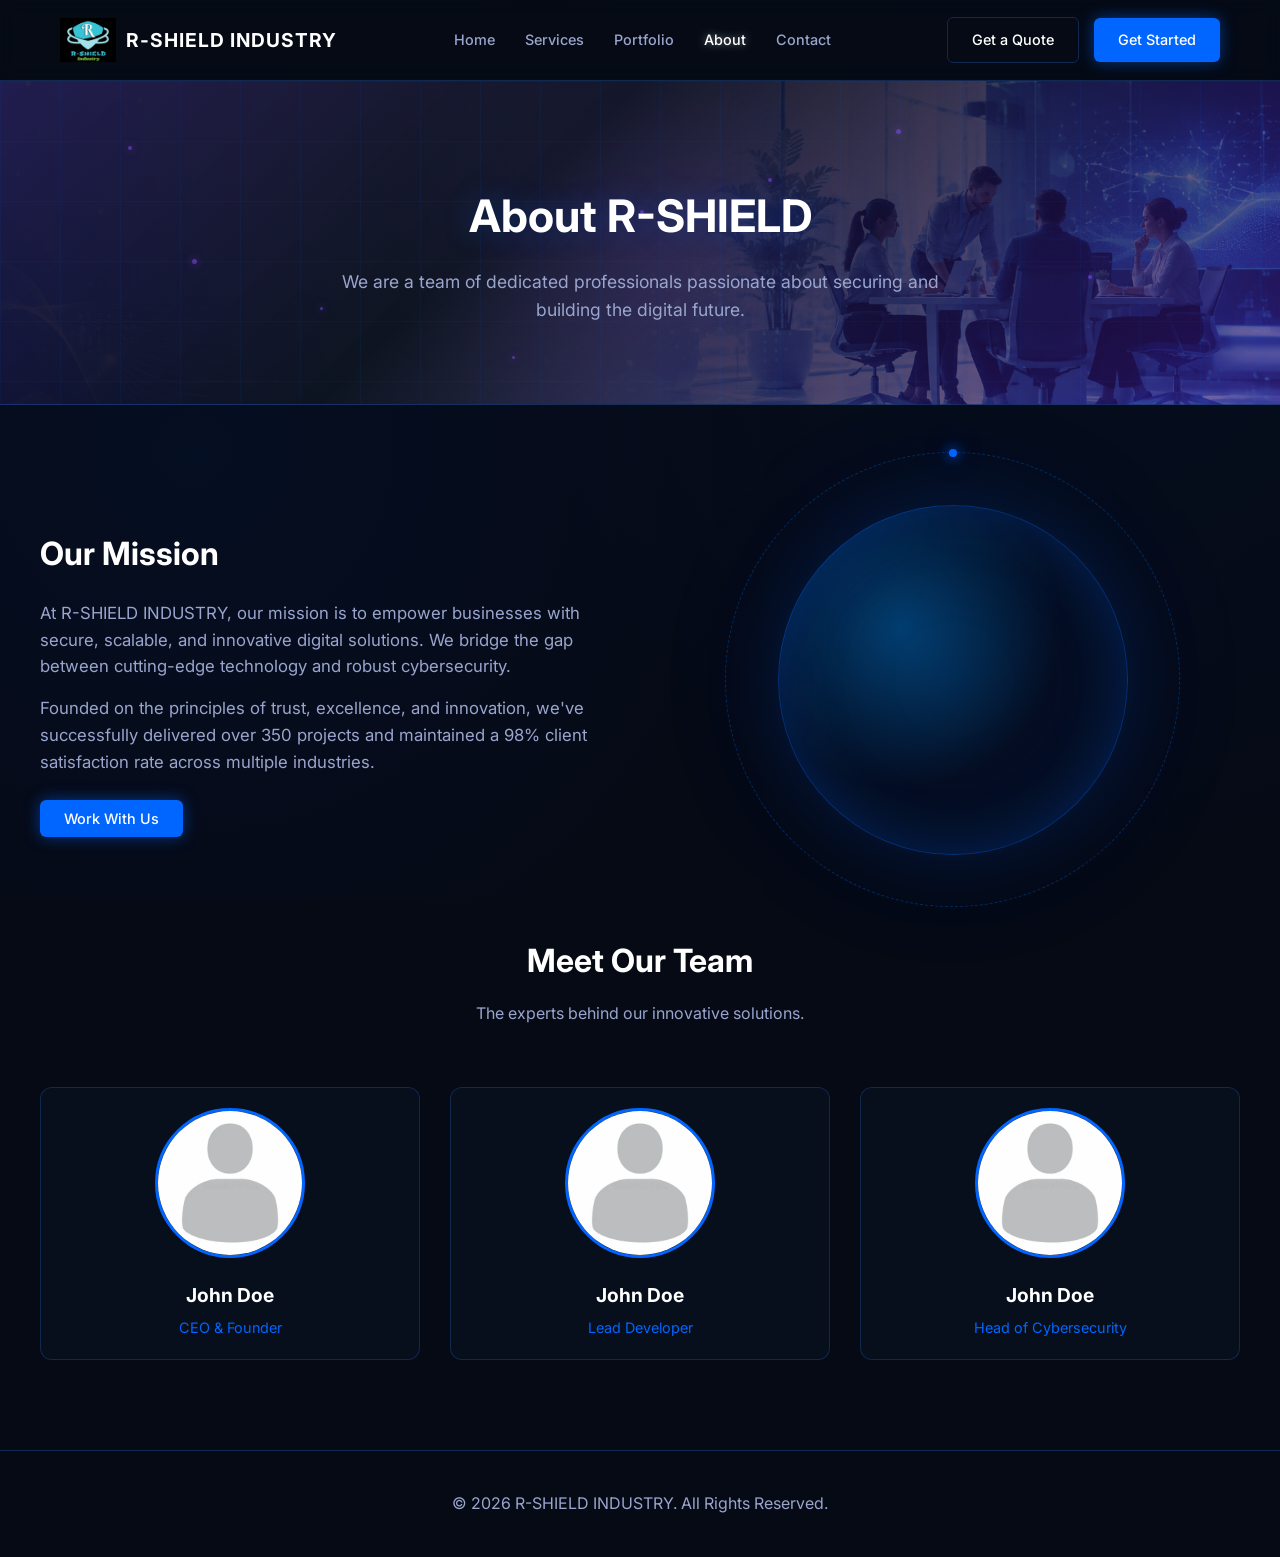
==== about.html @ 27b5699f "Fist commit" ====
<!DOCTYPE html>
<html lang="en">
<head>
    <meta charset="UTF-8">
    <meta name="viewport" content="width=device-width, initial-scale=1.0">
    <title>About Us | R-SHIELD INDUSTRY</title>
    <link rel="stylesheet" href="styles.css">
    <link rel="stylesheet" href="https://cdnjs.cloudflare.com/ajax/libs/font-awesome/6.4.0/css/all.min.css">
</head>
<body>
    <header>
        <div class="container nav-container">
            <a href="index.html" class="logo">
                <img src="assets/images/logo.png" alt="R-SHIELD Logo">
                <span>R-SHIELD INDUSTRY</span>
            </a>
            <nav>
                <ul class="nav-links">
                    <li><a href="index.html">Home</a></li>
                    <li><a href="services.html">Services</a></li>
                    <li><a href="portfolio.html">Portfolio</a></li>
                    <li><a href="about.html" class="active">About</a></li>
                    <li><a href="contact.html">Contact</a></li>
                </ul>
            </nav>
            <div class="nav-actions">
                <a href="contact.html" class="btn btn-outline">Get a Quote</a>
                <a href="services.html" class="btn btn-primary">Get Started</a>
            </div>
        </div>
    </header>

    <div class="page-header header-about">
        <div class="header-particles">
            <span></span><span></span><span></span><span></span>
            <span></span><span></span><span></span><span></span>
        </div>
        <div class="container">
            <h1>About R-SHIELD</h1>
            <p>We are a team of dedicated professionals passionate about securing and building the digital future.</p>
        </div>
    </div>

    <main class="container content-section">
        <div class="about-grid">
            <div class="about-text">
                <h2>Our Mission</h2>
                <p>At R-SHIELD INDUSTRY, our mission is to empower businesses with secure, scalable, and innovative digital solutions. We bridge the gap between cutting-edge technology and robust cybersecurity.</p>
                <p>Founded on the principles of trust, excellence, and innovation, we've successfully delivered over 350 projects and maintained a 98% client satisfaction rate across multiple industries.</p>
                <div style="margin-top: 30px;">
                    <a href="contact.html" class="btn btn-primary">Work With Us</a>
                </div>
            </div>
            <div style="position: relative; display: flex; align-items: center; justify-content: center;">
                <div style="position: relative; width: 350px; height: 350px;">
                    <div class="globe-ring globe-ring-1">
                        <div class="globe-ring-dot"></div>
                    </div>
                    <div class="globe" style="width: 100%; height: 100%;"></div>
                </div>
            </div>
        </div>

        <div style="margin-top: 80px; text-align: center;">
            <h2 style="font-size: 2rem; margin-bottom: 15px;">Meet Our Team</h2>
            <p style="color: var(--text-muted); max-width: 600px; margin: 0 auto;">The experts behind our innovative solutions.</p>
            
            <div class="team-grid">
                <div class="team-card">
                    <img src="assets/images/profile.webp" alt="Founder">
                    <h3>John Doe</h3>
                    <p>CEO & Founder</p>
                </div>
                <div class="team-card">
                    <img src="assets/images/profile.webp" alt="Member">
                    <h3>John Doe</h3>
                    <p>Lead Developer</p>
                </div>
                <div class="team-card">
                    <img src="assets/images/profile.webp" alt="Member">
                    <h3>John Doe</h3>
                    <p>Head of Cybersecurity</p>
                </div>
            </div>
        </div>
    </main>

    <footer style="border-top: 1px solid var(--border-color); padding: 40px 0; text-align: center; margin-top: 50px;">
        <p style="color: var(--text-muted);">© 2026 R-SHIELD INDUSTRY. All Rights Reserved.</p>
    </footer>
</body>
</html>
---- styles.css ----
@import url('https://fonts.googleapis.com/css2?family=Inter:wght@300;400;500;600;700&display=swap');

:root {
  --bg-color: #050a15;
  --panel-bg: rgba(13, 22, 45, 0.6);
  --border-color: rgba(30, 70, 140, 0.5);
  --text-main: #ffffff;
  --text-muted: #9aa5ce;
  --accent-color: #0066ff;
  --accent-hover: #3385ff;
  --neon-glow: 0 0 15px rgba(0, 102, 255, 0.5);
  --glass-bg: rgba(10, 20, 40, 0.4);
  --glass-border: 1px solid rgba(40, 100, 200, 0.3);
}

* {
  margin: 0;
  padding: 0;
  box-sizing: border-box;
  font-family: 'Inter', sans-serif;
}

body {
  background-color: var(--bg-color);
  color: var(--text-main);
  line-height: 1.6;
  background-image: 
    radial-gradient(circle at 15% 50%, rgba(0, 50, 150, 0.1) 0%, transparent 50%),
    radial-gradient(circle at 85% 30%, rgba(0, 80, 200, 0.05) 0%, transparent 50%);
  background-attachment: fixed;
  overflow-x: hidden;
}

a {
  text-decoration: none;
  color: inherit;
  transition: all 0.3s ease;
}

ul {
  list-style: none;
}

/* Container */
.container {
  max-width: 1200px;
  margin: 0 auto;
  padding: 0 20px;
}

/* Header */
header {
  border-bottom: 1px solid var(--border-color);
  background: rgba(5, 10, 21, 0.8);
  backdrop-filter: blur(10px);
  position: sticky;
  top: 0;
  z-index: 100;
}

.nav-container {
  display: flex;
  justify-content: space-between;
  align-items: center;
  height: 80px;
}

.logo {
  display: flex;
  align-items: center;
  gap: 10px;
  font-weight: 700;
  font-size: 1.2rem;
  letter-spacing: 1px;
}

.logo img {
  height: 45px;
  width: auto;
  object-fit: contain;
}

.nav-links {
  display: flex;
  gap: 30px;
}

.nav-links a {
  font-size: 0.9rem;
  font-weight: 500;
  color: var(--text-muted);
}

.nav-links a:hover, .nav-links a.active {
  color: var(--text-main);
  text-shadow: 0 0 8px rgba(255, 255, 255, 0.5);
}

.nav-actions {
  display: flex;
  gap: 15px;
  align-items: center;
}

.btn {
  padding: 10px 24px;
  border-radius: 6px;
  font-size: 0.9rem;
  font-weight: 500;
  cursor: pointer;
  transition: all 0.3s ease;
}

.btn-outline {
  background: transparent;
  border: 1px solid var(--border-color);
  color: var(--text-main);
}

.btn-outline:hover {
  background: rgba(255, 255, 255, 0.05);
  border-color: var(--text-muted);
}

.btn-primary {
  background: var(--accent-color);
  border: none;
  color: white;
  box-shadow: var(--neon-glow);
}

.btn-primary:hover {
  background: var(--accent-hover);
  box-shadow: 0 0 20px rgba(0, 102, 255, 0.7);
}

/* Hero Section */
.hero {
  padding: 100px 0 60px;
  position: relative;
}

.hero-content {
  max-width: 600px;
}

.hero h1 {
  font-size: 3.5rem;
  line-height: 1.2;
  margin-bottom: 20px;
  font-weight: 700;
}

.text-gradient {
  background: linear-gradient(90deg, #0066ff, #00d2ff);
  -webkit-background-clip: text;
  -webkit-text-fill-color: transparent;
}

.hero p {
  color: var(--text-muted);
  font-size: 1.1rem;
  margin-bottom: 40px;
  max-width: 500px;
}

.hero-btns {
  display: flex;
  gap: 20px;
}

.hero-graphic {
  position: absolute;
  top: 50%;
  right: 0;
  transform: translateY(-50%);
  width: 400px;
  height: 400px;
  pointer-events: none;
  z-index: -1;
}

.globe {
  width: 100%;
  height: 100%;
  border-radius: 50%;
  background:
    radial-gradient(circle at 35% 35%, rgba(0, 150, 255, 0.35) 0%, transparent 50%),
    radial-gradient(circle at 50% 50%, rgba(0, 60, 180, 0.15) 0%, transparent 80%),
    radial-gradient(circle at 50% 50%, #050a15 0%, #050a15 100%);
  border: 1.5px solid rgba(0, 100, 255, 0.4);
  box-shadow:
    inset 0 0 60px rgba(0, 100, 255, 0.25),
    inset 0 0 120px rgba(0, 60, 200, 0.1),
    0 0 80px rgba(0, 100, 255, 0.15),
    0 0 150px rgba(0, 60, 200, 0.08);
  position: relative;
  overflow: hidden;
  animation: globePulse 4s ease-in-out infinite;
}

/* Horizontal grid lines 
.globe::before {
  content: '';
  position: absolute;
  top: 0; left: 0; right: 0; bottom: 0;
  border-radius: 50%;
  background:
    repeating-linear-gradient(
      0deg,
      transparent,
      transparent 18%,
      rgba(0, 100, 255, 0.12) 18%,
      rgba(0, 100, 255, 0.12) 18.5%
    );
  animation: globeGridScroll 12s linear infinite;
} */

/* Vertical grid lines 
.globe::after {
  content: '';
  position: absolute;
  top: 0; left: 0; right: 0; bottom: 0;
  border-radius: 50%;
  background:
    repeating-linear-gradient(
      90deg,
      transparent,
      transparent 14%,
      rgba(0, 100, 255, 0.1) 14%,
      rgba(0, 100, 255, 0.1) 14.5%
    );
  animation: globeGridScroll 20s linear infinite reverse;
} */

/* Orbital rings */
.globe-ring {
  position: absolute;
  border-radius: 50%;
  border: 1.5px solid rgba(0, 120, 255, 0.3);
  animation: orbitSpin 15s linear infinite;
}

.globe-ring-1 {
  top: -15%; left: -15%; right: -15%; bottom: -15%;
  border-style: dashed;
  animation-duration: 20s;
}


/* Dot on ring */
.globe-ring-dot {
  position: absolute;
  width: 8px;
  height: 8px;
  background: var(--accent-color);
  border-radius: 50%;
  box-shadow: 0 0 12px var(--accent-color), 0 0 25px rgba(0, 102, 255, 0.5);
  top: -4px;
  left: 50%;
  transform: translateX(-50%);
}

@keyframes orbitSpin {
  from { transform: rotate(0deg); }
  to { transform: rotate(360deg); }
}

@keyframes globePulse {
  0%, 100% { box-shadow: inset 0 0 60px rgba(0,100,255,0.25), 0 0 80px rgba(0,100,255,0.15); }
  50% { box-shadow: inset 0 0 80px rgba(0,100,255,0.35), 0 0 120px rgba(0,100,255,0.25); }
}

@keyframes globeGridScroll {
  from { transform: rotate(0deg); }
  to { transform: rotate(360deg); }
}

/* Services */
.services {
  padding: 40px 0;
}

.services-grid {
  display: flex;
  flex-wrap: wrap;
  gap: 20px;
  justify-content: center;
}

.service-card {
  background: var(--glass-bg);
  border: var(--glass-border);
  padding: 25px 20px;
  border-radius: 12px;
  text-align: center;
  flex: 1;
  min-width: 180px;
  transition: transform 0.3s ease, box-shadow 0.3s ease;
  backdrop-filter: blur(5px);
}

.service-card:hover {
  transform: translateY(-5px);
  box-shadow: 0 10px 30px rgba(0, 100, 255, 0.15);
  border-color: rgba(0, 100, 255, 0.5);
}

.service-icon {
  font-size: 2rem;
  margin-bottom: 15px;
  color: var(--accent-color);
  text-shadow: var(--neon-glow);
}

.service-card h3 {
  font-size: 1rem;
  margin-bottom: 8px;
}

.service-card p {
  font-size: 0.8rem;
  color: var(--text-muted);
}

/* Layout for bottom half */
.bottom-section {
  display: grid;
  grid-template-columns: 2fr 1fr;
  gap: 40px;
  padding: 60px 0;
}

/* Portfolio */
.section-header {
  margin-bottom: 25px;
}

.section-header h2 {
  font-size: 1.5rem;
  margin-bottom: 5px;
}

.section-header p {
  color: var(--accent-color);
  font-size: 0.9rem;
}

.portfolio-grid {
  display: grid;
  grid-template-columns: repeat(3, 1fr);
  gap: 20px;
  margin-bottom: 30px;
}

.portfolio-card {
  background: var(--glass-bg);
  border: var(--glass-border);
  border-radius: 12px;
  overflow: hidden;
  position: relative;
  transition: transform 0.3s ease;
}

.portfolio-card:hover {
  transform: scale(1.03);
}

.portfolio-img {
  width: 100%;
  height: 160px;
  background-color: rgba(0,0,0,0.5);
  object-fit: cover;
  border-bottom: 1px solid var(--border-color);
}

.portfolio-title {
  padding: 15px;
  text-align: center;
  font-size: 0.95rem;
  font-weight: 500;
  background: rgba(5, 10, 21, 0.8);
}

.btn-center {
  display: block;
  margin: 0 auto;
}

/* Contact / Testimonials */
.contact-panel {
  background: var(--glass-bg);
  border: var(--glass-border);
  border-radius: 12px;
  padding: 30px;
  position: relative;
}

.testimonial-box {
  background: rgba(0, 0, 0, 0.3);
  padding: 15px;
  border-radius: 8px;
  border-left: 3px solid var(--accent-color);
  margin-bottom: 30px;
  font-size: 0.95rem;
  font-style: italic;
  color: #ddd;
}

/* Message Bubble */
.message-bubble {
  display: flex;
  align-items: center;
  gap: 12px;
  background: linear-gradient(135deg, rgba(0, 50, 120, 0.4), rgba(0, 30, 80, 0.6));
  border: 1px solid rgba(0, 100, 255, 0.3);
  border-radius: 16px;
  border-bottom-left-radius: 4px;
  padding: 15px 18px;
  margin-bottom: 20px;
  cursor: pointer;
  transition: all 0.3s ease;
  position: relative;
}

.message-bubble:hover {
  border-color: var(--accent-color);
  box-shadow: 0 4px 20px rgba(0, 102, 255, 0.2);
  transform: translateY(-2px);
}

.message-bubble.active {
  border-color: var(--accent-color);
  box-shadow: 0 4px 25px rgba(0, 102, 255, 0.3);
}

.bubble-avatar {
  width: 40px;
  height: 40px;
  min-width: 40px;
  background: var(--accent-color);
  border-radius: 50%;
  display: flex;
  align-items: center;
  justify-content: center;
  font-size: 1rem;
  color: white;
  box-shadow: 0 0 12px rgba(0, 102, 255, 0.4);
}

.bubble-content {
  flex: 1;
}

.bubble-name {
  font-weight: 600;
  font-size: 0.85rem;
  color: var(--accent-color);
  margin-bottom: 3px;
}

.bubble-content p {
  font-size: 0.85rem;
  color: #ccc;
  margin: 0;
  line-height: 1.4;
}

.bubble-indicator {
  color: var(--accent-color);
  font-size: 0.8rem;
}

.bubble-indicator i {
  transition: transform 0.3s ease;
}

/* Collapsible Contact Form Wrapper */
.contact-form-wrapper {
  max-height: 0;
  overflow: hidden;
  transition: max-height 0.5s cubic-bezier(0.4, 0, 0.2, 1), opacity 0.3s ease;
  opacity: 0;
}

.contact-form-wrapper.open {
  max-height: 500px;
  opacity: 1;
}

.contact-info {
  margin-bottom: 30px;
}

.contact-item {
  display: flex;
  align-items: center;
  gap: 15px;
  margin-bottom: 15px;
  font-size: 0.9rem;
  color: var(--text-muted);
}

.contact-item i {
  color: var(--accent-color);
}

.contact-form {
  position: absolute;
  right: -20px;
  bottom: -20px;
  background: rgba(8, 16, 32, 0.95);
  padding: 25px;
  border-radius: 12px;
  border: 1px solid var(--border-color);
  box-shadow: 0 15px 40px rgba(0,0,0,0.5);
  width: calc(100% - 40px);
  backdrop-filter: blur(10px);
  cursor: grab;
  z-index: 10;
  transition: box-shadow 0.3s ease;
  user-select: none;
}

.contact-form.dragging {
  cursor: grabbing;
  box-shadow: 0 20px 60px rgba(0, 102, 255, 0.3), 0 15px 40px rgba(0,0,0,0.6);
  border-color: var(--accent-color);
}

.contact-form .drag-handle {
  display: flex;
  align-items: center;
  justify-content: center;
  gap: 5px;
  padding: 6px 0 12px;
  cursor: grab;
  color: var(--text-muted);
  font-size: 0.75rem;
  letter-spacing: 1px;
  text-transform: uppercase;
}

.contact-form .drag-handle i {
  font-size: 0.7rem;
}

.form-group {
  margin-bottom: 15px;
}

.form-control {
  width: 100%;
  background: rgba(255, 255, 255, 0.05);
  border: 1px solid rgba(255, 255, 255, 0.1);
  padding: 12px 15px;
  border-radius: 6px;
  color: white;
  font-size: 0.9rem;
  outline: none;
  transition: border-color 0.3s;
}

.form-control:focus {
  border-color: var(--accent-color);
}

select.form-control option {
  background-color: var(--bg-color);
  color: white;
}

textarea.form-control {
  resize: vertical;
  min-height: 80px;
}

.contact-form .btn {
  width: 100%;
}

/* Stats Footer */
.stats {
  border-top: 1px solid var(--border-color);
  padding: 40px 0;
  margin-top: 20px;
}

.stats-grid {
  display: flex;
  justify-content: space-between;
}

.stat-item {
  text-align: center;
}

.stat-num {
  font-size: 2.5rem;
  font-weight: 700;
  color: white;
  text-shadow: 0 0 10px rgba(255, 255, 255, 0.3);
  margin-bottom: 5px;
}

.stat-label {
  font-size: 0.85rem;
  color: var(--text-muted);
  text-transform: uppercase;
  letter-spacing: 1px;
}

/* Page specific content area */
.page-header {
  text-align: center;
  padding: 100px 0 80px;
  border-bottom: 1px solid var(--border-color);
  margin-bottom: 60px;
  position: relative;
  overflow: hidden;
  background:
    linear-gradient(135deg, rgba(0, 30, 80, 0.9) 0%, rgba(5, 10, 21, 0.95) 50%, rgba(0, 50, 120, 0.8) 100%);
}

/* Animated grid overlay */
.page-header::before {
  content: '';
  position: absolute;
  top: 0; left: 0; right: 0; bottom: 0;
  background-image:
    linear-gradient(rgba(0, 100, 255, 0.06) 1px, transparent 1px),
    linear-gradient(90deg, rgba(0, 100, 255, 0.06) 1px, transparent 1px);
  background-size: 60px 60px;
  animation: headerGridShift 20s linear infinite;
  z-index: 0;
}

/* Glowing radial accent */
.page-header::after {
  content: '';
  position: absolute;
  width: 500px;
  height: 500px;
  border-radius: 50%;
  top: 50%;
  left: 50%;
  transform: translate(-50%, -50%);
  background: radial-gradient(circle, rgba(0, 102, 255, 0.15) 0%, transparent 70%);
  animation: headerPulse 6s ease-in-out infinite;
  z-index: 0;
}

.page-header .container {
  position: relative;
  z-index: 1;
}

.page-header h1 {
  font-size: 2.8rem;
  margin-bottom: 15px;
  text-shadow: 0 0 30px rgba(0, 102, 255, 0.3);
}

.page-header p {
  color: var(--text-muted);
  max-width: 600px;
  margin: 0 auto;
  font-size: 1.1rem;
}

/* Floating particles for headers */
.header-particles {
  position: absolute;
  top: 0; left: 0; right: 0; bottom: 0;
  z-index: 0;
  overflow: hidden;
}

.header-particles span {
  position: absolute;
  width: 4px;
  height: 4px;
  background: rgba(0, 150, 255, 0.5);
  border-radius: 50%;
  box-shadow: 0 0 6px rgba(0, 150, 255, 0.4);
  animation: floatParticle 8s infinite ease-in-out;
}

.header-particles span:nth-child(1) { left: 10%; top: 20%; animation-delay: 0s; animation-duration: 7s; }
.header-particles span:nth-child(2) { left: 25%; top: 70%; animation-delay: 1s; animation-duration: 9s; width: 3px; height: 3px; }
.header-particles span:nth-child(3) { left: 50%; top: 40%; animation-delay: 2s; animation-duration: 6s; }
.header-particles span:nth-child(4) { left: 70%; top: 15%; animation-delay: 0.5s; animation-duration: 10s; width: 5px; height: 5px; }
.header-particles span:nth-child(5) { left: 85%; top: 60%; animation-delay: 3s; animation-duration: 8s; }
.header-particles span:nth-child(6) { left: 40%; top: 85%; animation-delay: 1.5s; animation-duration: 7.5s; width: 3px; height: 3px; }
.header-particles span:nth-child(7) { left: 60%; top: 30%; animation-delay: 4s; animation-duration: 11s; }
.header-particles span:nth-child(8) { left: 15%; top: 55%; animation-delay: 2.5s; animation-duration: 9.5s; width: 5px; height: 5px; }

/* Page-specific header themes */
.page-header.header-services {
  background:
    linear-gradient(135deg, rgba(0, 40, 100, 0.9) 0%, rgba(5, 10, 21, 0.95) 40%, rgba(0, 80, 160, 0.7) 100%),
    url('../assets/images/service.png');
  background-size: cover;
  background-position: center;
}
.page-header.header-services::after {
  background: radial-gradient(circle, rgba(0, 180, 255, 0.12) 0%, transparent 70%);
}
.page-header.header-services .header-particles span {
  background: rgba(0, 200, 255, 0.5);
  box-shadow: 0 0 8px rgba(0, 200, 255, 0.5);
}

.page-header.header-portfolio {
  background:
    linear-gradient(135deg, rgba(10, 20, 60, 0.9) 0%, rgba(5, 10, 21, 0.95) 40%, rgba(30, 60, 150, 0.7) 100%),
    url('../assets/images/portfolio.png');
  background-size: cover;
  background-position: center;
}
.page-header.header-portfolio::after {
  background: radial-gradient(circle, rgba(60, 100, 255, 0.12) 0%, transparent 70%);
}
.page-header.header-portfolio .header-particles span {
  background: rgba(80, 120, 255, 0.5);
  box-shadow: 0 0 8px rgba(80, 120, 255, 0.5);
}

.page-header.header-about {
  background:
    linear-gradient(135deg, rgba(20, 10, 60, 0.9) 0%, rgba(5, 10, 21, 0.95) 40%, rgba(60, 20, 120, 0.6) 100%),
    url('../assets/images/about.png');
  background-size: cover;
  background-position: center;
}
.page-header.header-about::after {
  background: radial-gradient(circle, rgba(120, 60, 255, 0.1) 0%, transparent 70%);
}
.page-header.header-about .header-particles span {
  background: rgba(140, 80, 255, 0.5);
  box-shadow: 0 0 8px rgba(140, 80, 255, 0.5);
}

.page-header.header-contact {
  background:
    linear-gradient(135deg, rgba(0, 40, 50, 0.9) 0%, rgba(5, 10, 21, 0.95) 40%, rgba(0, 100, 80, 0.6) 100%),
    url('../assets/images/contact.png');
  background-size: cover;
  background-position: center;
}
.page-header.header-contact::after {
  background: radial-gradient(circle, rgba(0, 200, 150, 0.1) 0%, transparent 70%);
}
.page-header.header-contact .header-particles span {
  background: rgba(0, 220, 170, 0.5);
  box-shadow: 0 0 8px rgba(0, 220, 170, 0.5);
}

@keyframes headerGridShift {
  0% { transform: translate(0, 0); }
  100% { transform: translate(60px, 60px); }
}

@keyframes headerPulse {
  0%, 100% { opacity: 0.6; transform: translate(-50%, -50%) scale(1); }
  50% { opacity: 1; transform: translate(-50%, -50%) scale(1.15); }
}

@keyframes floatParticle {
  0%, 100% { transform: translateY(0) translateX(0); opacity: 0.4; }
  25% { transform: translateY(-20px) translateX(10px); opacity: 1; }
  50% { transform: translateY(-10px) translateX(-15px); opacity: 0.6; }
  75% { transform: translateY(-25px) translateX(5px); opacity: 0.9; }
}

.content-section {
  padding: 40px 0;
  min-height: 50vh;
}

/* About page */
.about-grid {
  display: grid;
  grid-template-columns: 1fr 1fr;
  gap: 50px;
  align-items: center;
}

.about-text h2 {
  font-size: 2rem;
  margin-bottom: 20px;
  color: var(--text-main);
}

.about-text p {
  color: var(--text-muted);
  margin-bottom: 15px;
  font-size: 1.05rem;
}

.team-grid {
  display: grid;
  grid-template-columns: repeat(3, 1fr);
  gap: 30px;
  margin-top: 60px;
}

.team-card {
  background: var(--glass-bg);
  border: var(--glass-border);
  border-radius: 12px;
  padding: 20px;
  text-align: center;
}

.team-card img {
  width: 150px;
  height: 150px;
  border-radius: 50%;
  object-fit: cover;
  margin-bottom: 15px;
  border: 3px solid var(--accent-color);
}

.team-card h3 {
  font-size: 1.2rem;
  margin-bottom: 5px;
}

.team-card p {
  color: var(--accent-color);
  font-size: 0.9rem;
}

@media (max-width: 900px) {
  .hero-graphic {
    display: none;
  }
  .bottom-section {
    grid-template-columns: 1fr;
  }
  .portfolio-grid {
    grid-template-columns: 1fr;
  }
  .contact-form {
    position: relative;
    right: 0;
    bottom: 0;
    width: 100%;
    margin-top: 20px;
  }
  .stats-grid {
    flex-wrap: wrap;
    gap: 30px;
  }
  .stat-item {
    width: 45%;
  }
  .about-grid {
    grid-template-columns: 1fr;
  }
  .team-grid {
    grid-template-columns: 1fr;
  }
}
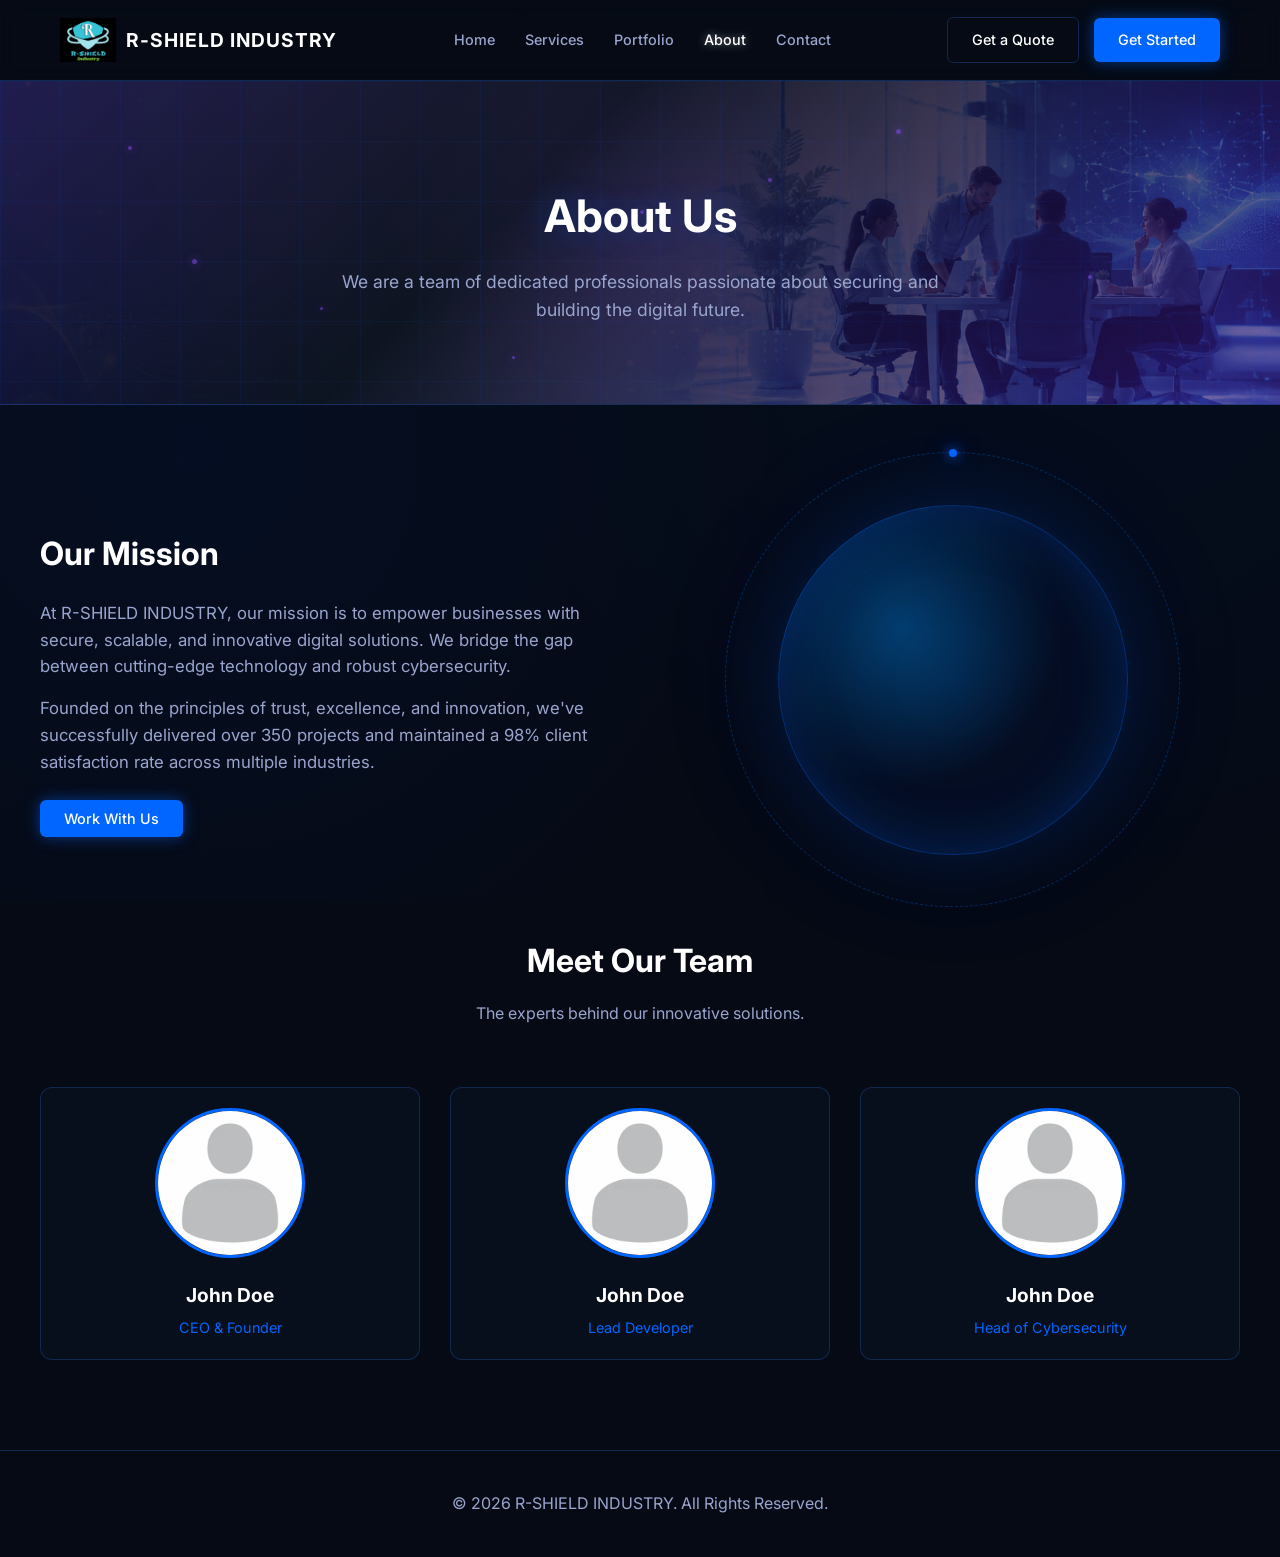
==== commit 36e6dada: "Changes" ====
--- a/about.html
+++ b/about.html
@@ -36,7 +36,7 @@
             <span></span><span></span><span></span><span></span>
         </div>
         <div class="container">
-            <h1>About R-SHIELD</h1>
+            <h1>About Us</h1>
             <p>We are a team of dedicated professionals passionate about securing and building the digital future.</p>
         </div>
     </div>
--- a/styles.css
+++ b/styles.css
@@ -699,7 +699,7 @@
 .page-header.header-services {
   background:
     linear-gradient(135deg, rgba(0, 40, 100, 0.9) 0%, rgba(5, 10, 21, 0.95) 40%, rgba(0, 80, 160, 0.7) 100%),
-    url('../assets/images/service.png');
+    url('/assets/images/service.png');
   background-size: cover;
   background-position: center;
 }
@@ -714,7 +714,7 @@
 .page-header.header-portfolio {
   background:
     linear-gradient(135deg, rgba(10, 20, 60, 0.9) 0%, rgba(5, 10, 21, 0.95) 40%, rgba(30, 60, 150, 0.7) 100%),
-    url('../assets/images/portfolio.png');
+    url('/assets/images/portfolio.png');
   background-size: cover;
   background-position: center;
 }
@@ -729,7 +729,7 @@
 .page-header.header-about {
   background:
     linear-gradient(135deg, rgba(20, 10, 60, 0.9) 0%, rgba(5, 10, 21, 0.95) 40%, rgba(60, 20, 120, 0.6) 100%),
-    url('../assets/images/about.png');
+    url('/assets/images/about.png');
   background-size: cover;
   background-position: center;
 }
@@ -744,7 +744,7 @@
 .page-header.header-contact {
   background:
     linear-gradient(135deg, rgba(0, 40, 50, 0.9) 0%, rgba(5, 10, 21, 0.95) 40%, rgba(0, 100, 80, 0.6) 100%),
-    url('../assets/images/contact.png');
+    url('/assets/images/contact.png');
   background-size: cover;
   background-position: center;
 }
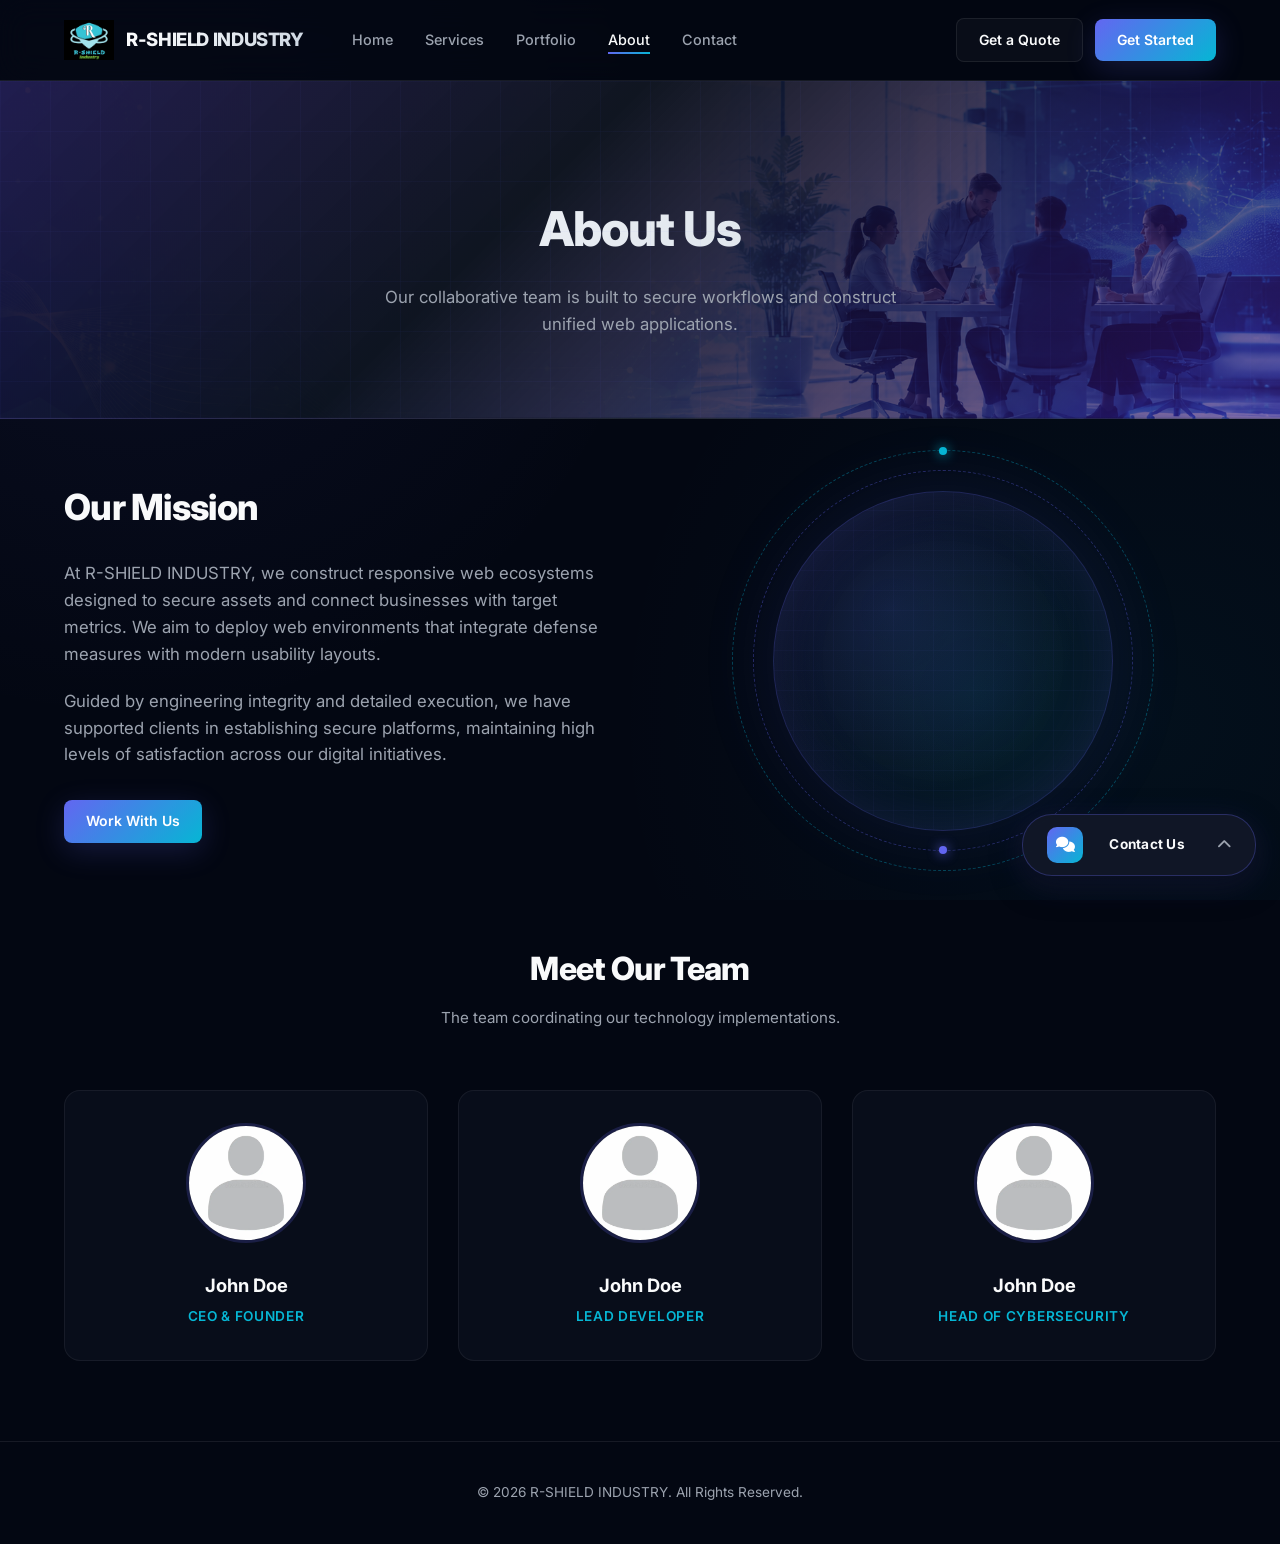
==== commit 3f52b4bc: "updated UI and added responsiveness" ====
--- a/about.html
+++ b/about.html
@@ -14,30 +14,33 @@
                 <img src="assets/images/logo.png" alt="R-SHIELD Logo">
                 <span>R-SHIELD INDUSTRY</span>
             </a>
-            <nav>
-                <ul class="nav-links">
-                    <li><a href="index.html">Home</a></li>
-                    <li><a href="services.html">Services</a></li>
-                    <li><a href="portfolio.html">Portfolio</a></li>
-                    <li><a href="about.html" class="active">About</a></li>
-                    <li><a href="contact.html">Contact</a></li>
-                </ul>
-            </nav>
-            <div class="nav-actions">
-                <a href="contact.html" class="btn btn-outline">Get a Quote</a>
-                <a href="services.html" class="btn btn-primary">Get Started</a>
+            
+            <div class="nav-menu-wrapper" id="navMenuWrapper">
+                <nav>
+                    <ul class="nav-links">
+                        <li><a href="index.html">Home</a></li>
+                        <li><a href="services.html">Services</a></li>
+                        <li><a href="portfolio.html">Portfolio</a></li>
+                        <li><a href="about.html" class="active">About</a></li>
+                        <li><a href="contact.html">Contact</a></li>
+                    </ul>
+                </nav>
+                <div class="nav-actions">
+                    <a href="contact.html" class="btn btn-outline">Get a Quote</a>
+                    <a href="services.html" class="btn btn-primary">Get Started</a>
+                </div>
             </div>
+
+            <button class="menu-toggle" id="menuToggle" aria-label="Toggle navigation" onclick="toggleMobileMenu()">
+                <i class="fa-solid fa-bars"></i>
+            </button>
         </div>
     </header>
 
     <div class="page-header header-about">
-        <div class="header-particles">
-            <span></span><span></span><span></span><span></span>
-            <span></span><span></span><span></span><span></span>
-        </div>
         <div class="container">
             <h1>About Us</h1>
-            <p>We are a team of dedicated professionals passionate about securing and building the digital future.</p>
+            <p>Our collaborative team is built to secure workflows and construct unified web applications.</p>
         </div>
     </div>
 
@@ -45,15 +48,19 @@
         <div class="about-grid">
             <div class="about-text">
                 <h2>Our Mission</h2>
-                <p>At R-SHIELD INDUSTRY, our mission is to empower businesses with secure, scalable, and innovative digital solutions. We bridge the gap between cutting-edge technology and robust cybersecurity.</p>
-                <p>Founded on the principles of trust, excellence, and innovation, we've successfully delivered over 350 projects and maintained a 98% client satisfaction rate across multiple industries.</p>
-                <div style="margin-top: 30px;">
+                <p>At R-SHIELD INDUSTRY, we construct responsive web ecosystems designed to secure assets and connect businesses with target metrics. We aim to deploy web environments that integrate defense measures with modern usability layouts.</p>
+                <p>Guided by engineering integrity and detailed execution, we have supported clients in establishing secure platforms, maintaining high levels of satisfaction across our digital initiatives.</p>
+                <div style="margin-top: 32px;">
                     <a href="contact.html" class="btn btn-primary">Work With Us</a>
                 </div>
             </div>
-            <div style="position: relative; display: flex; align-items: center; justify-content: center;">
-                <div style="position: relative; width: 350px; height: 350px;">
-                    <div class="globe-ring globe-ring-1">
+            
+            <div class="about-globe-section">
+                <div class="about-globe-container">
+                    <div class="globe-ring-1">
+                        <div class="globe-ring-dot"></div>
+                    </div>
+                    <div class="globe-ring-2">
                         <div class="globe-ring-dot"></div>
                     </div>
                     <div class="globe" style="width: 100%; height: 100%;"></div>
@@ -61,9 +68,9 @@
             </div>
         </div>
 
-        <div style="margin-top: 80px; text-align: center;">
-            <h2 style="font-size: 2rem; margin-bottom: 15px;">Meet Our Team</h2>
-            <p style="color: var(--text-muted); max-width: 600px; margin: 0 auto;">The experts behind our innovative solutions.</p>
+        <div style="margin-top: 100px; text-align: center;">
+            <h2 style="font-size: 2rem; font-weight: 800; margin-bottom: 12px; letter-spacing: -0.02em;">Meet Our Team</h2>
+            <p style="color: var(--text-muted); max-width: 500px; margin: 0 auto; font-size: 0.95rem; padding: 0 16px;">The team coordinating our technology implementations.</p>
             
             <div class="team-grid">
                 <div class="team-card">
@@ -85,8 +92,68 @@
         </div>
     </main>
 
-    <footer style="border-top: 1px solid var(--border-color); padding: 40px 0; text-align: center; margin-top: 50px;">
-        <p style="color: var(--text-muted);">© 2026 R-SHIELD INDUSTRY. All Rights Reserved.</p>
+    <!-- Static Floating Contact Widget -->
+    <div class="floating-contact-container" id="floatingContactContainer">
+        <!-- Floating Contact Form Wrapper -->
+        <div class="contact-form-wrapper floating-form-wrapper" id="contactFormWrapper">
+            <div class="contact-form-card">
+                <h3>Send a Message</h3>
+                <form action="https://formspree.io/f/mrejvlvp" method="POST">
+                    <div class="form-group">
+                        <input type="text" name="name" class="form-control" placeholder="Your Name" required>
+                    </div>
+                    <div class="form-group">
+                        <input type="email" name="email" class="form-control" placeholder="Your Email" required>
+                    </div>
+                    <div class="form-group">
+                        <textarea name="message" class="form-control" placeholder="Your Message" required></textarea>
+                    </div>
+                    <button type="submit" class="btn btn-primary" style="width: 100%;">Send Message</button>
+                </form>
+            </div>
+        </div>
+
+        <!-- Floating Message Bubble Trigger -->
+        <div class="message-bubble floating-bubble" id="messageBubble" onclick="toggleContactForm()">
+            <div class="bubble-avatar" style="width: 36px; height: 36px; min-width: 36px; font-size: 0.95rem; margin-right: 10px;">
+                <i class="fa-solid fa-comments"></i>
+            </div>
+            <div class="bubble-content-compact">
+                <div class="bubble-title-text">Contact Us</div>
+            </div>
+            <div class="bubble-indicator" style="margin-left: 8px;">
+                <i class="fa-solid fa-chevron-up" id="bubbleArrow"></i>
+            </div>
+        </div>
+    </div>
+
+    <footer style="border-top: 1px solid var(--border-color); padding: 40px 0; text-align: center; margin-top: 80px;">
+        <p style="color: var(--text-muted); font-size: 0.85rem;">© 2026 R-SHIELD INDUSTRY. All Rights Reserved.</p>
     </footer>
+
+    <script>
+    function toggleMobileMenu() {
+        const wrapper = document.getElementById('navMenuWrapper');
+        const toggleBtn = document.getElementById('menuToggle');
+        wrapper.classList.toggle('active');
+        
+        const icon = toggleBtn.querySelector('i');
+        if (wrapper.classList.contains('active')) {
+            icon.className = 'fa-solid fa-xmark';
+        } else {
+            icon.className = 'fa-solid fa-bars';
+        }
+    }
+
+    function toggleContactForm() {
+        const wrapper = document.getElementById('contactFormWrapper');
+        const arrow = document.getElementById('bubbleArrow');
+        const bubble = document.getElementById('messageBubble');
+        wrapper.classList.toggle('open');
+        bubble.classList.toggle('active');
+        
+        arrow.style.transform = wrapper.classList.contains('open') ? 'rotate(180deg)' : 'rotate(0deg)';
+    }
+    </script>
 </body>
-</html>
+</html>
--- a/styles.css
+++ b/styles.css
@@ -1,16 +1,20 @@
-@import url('https://fonts.googleapis.com/css2?family=Inter:wght@300;400;500;600;700&display=swap');
+@import url('https://fonts.googleapis.com/css2?family=Inter:wght@300;400;500;600;700;800&display=swap');
 
 :root {
-  --bg-color: #050a15;
-  --panel-bg: rgba(13, 22, 45, 0.6);
-  --border-color: rgba(30, 70, 140, 0.5);
-  --text-main: #ffffff;
-  --text-muted: #9aa5ce;
-  --accent-color: #0066ff;
-  --accent-hover: #3385ff;
-  --neon-glow: 0 0 15px rgba(0, 102, 255, 0.5);
-  --glass-bg: rgba(10, 20, 40, 0.4);
-  --glass-border: 1px solid rgba(40, 100, 200, 0.3);
+  --bg-color: #030712;
+  --panel-bg: rgba(15, 23, 42, 0.6);
+  --border-color: rgba(255, 255, 255, 0.08);
+  --text-main: #f9fafb;
+  --text-muted: #9ca3af;
+  
+  /* Gradients & Accents */
+  --accent-color: #6366f1; /* Cyber Indigo */
+  --accent-hover: #4f46e5;
+  --accent-cyan: #06b6d4;
+  --gradient-primary: linear-gradient(135deg, #6366f1 0%, #06b6d4 100%);
+  --neon-glow: 0 8px 30px rgba(99, 102, 241, 0.2);
+  --glass-bg: rgba(17, 24, 39, 0.45);
+  --glass-border: 1px solid rgba(255, 255, 255, 0.06);
 }
 
 * {
@@ -25,16 +29,17 @@
   color: var(--text-main);
   line-height: 1.6;
   background-image: 
-    radial-gradient(circle at 15% 50%, rgba(0, 50, 150, 0.1) 0%, transparent 50%),
-    radial-gradient(circle at 85% 30%, rgba(0, 80, 200, 0.05) 0%, transparent 50%);
+    radial-gradient(circle at 10% 20%, rgba(99, 102, 241, 0.08) 0%, transparent 40%),
+    radial-gradient(circle at 90% 80%, rgba(6, 182, 212, 0.05) 0%, transparent 40%);
   background-attachment: fixed;
   overflow-x: hidden;
+  -webkit-font-smoothing: antialiased;
 }
 
 a {
   text-decoration: none;
   color: inherit;
-  transition: all 0.3s ease;
+  transition: all 0.25s cubic-bezier(0.4, 0, 0.2, 1);
 }
 
 ul {
@@ -45,14 +50,14 @@
 .container {
   max-width: 1200px;
   margin: 0 auto;
-  padding: 0 20px;
+  padding: 0 24px;
 }
 
 /* Header */
 header {
   border-bottom: 1px solid var(--border-color);
-  background: rgba(5, 10, 21, 0.8);
-  backdrop-filter: blur(10px);
+  background: rgba(3, 7, 18, 0.75);
+  backdrop-filter: blur(16px);
   position: sticky;
   top: 0;
   z-index: 100;
@@ -68,384 +73,444 @@
 .logo {
   display: flex;
   align-items: center;
-  gap: 10px;
-  font-weight: 700;
-  font-size: 1.2rem;
-  letter-spacing: 1px;
+  gap: 12px;
+  font-weight: 800;
+  font-size: 1.15rem;
+  letter-spacing: -0.02em;
+  z-index: 110;
 }
 
 .logo img {
-  height: 45px;
+  height: 40px;
   width: auto;
   object-fit: contain;
 }
 
+.logo span {
+  background: linear-gradient(135deg, #ffffff 0%, #cbd5e1 100%);
+  -webkit-background-clip: text;
+  -webkit-text-fill-color: transparent;
+}
+
+/* Desktop Navigation Wrapper */
+.nav-menu-wrapper {
+  display: flex;
+  align-items: center;
+  justify-content: space-between;
+  flex-grow: 1;
+  margin-left: 48px;
+}
+
 .nav-links {
   display: flex;
-  gap: 30px;
+  gap: 32px;
 }
 
 .nav-links a {
   font-size: 0.9rem;
   font-weight: 500;
   color: var(--text-muted);
+  position: relative;
+  padding: 6px 0;
 }
 
 .nav-links a:hover, .nav-links a.active {
   color: var(--text-main);
-  text-shadow: 0 0 8px rgba(255, 255, 255, 0.5);
+}
+
+.nav-links a::after {
+  content: '';
+  position: absolute;
+  bottom: 0;
+  left: 0;
+  width: 0;
+  height: 2px;
+  background: var(--gradient-primary);
+  transition: width 0.25s ease;
+}
+
+.nav-links a:hover::after, .nav-links a.active::after {
+  width: 100%;
 }
 
 .nav-actions {
   display: flex;
-  gap: 15px;
-  align-items: center;
-}
-
+  gap: 12px;
+  align-items: center;
+}
+
+/* Menu Toggle Button (Mobile) */
+.menu-toggle {
+  display: none;
+  background: none;
+  border: none;
+  color: var(--text-main);
+  font-size: 1.5rem;
+  cursor: pointer;
+  padding: 8px;
+  z-index: 110;
+  transition: color 0.2s ease;
+}
+
+/* Buttons */
 .btn {
-  padding: 10px 24px;
-  border-radius: 6px;
-  font-size: 0.9rem;
-  font-weight: 500;
+  padding: 10px 22px;
+  border-radius: 8px;
+  font-size: 0.875rem;
+  font-weight: 600;
   cursor: pointer;
-  transition: all 0.3s ease;
+  display: inline-flex;
+  align-items: center;
+  justify-content: center;
+  gap: 8px;
+  transition: all 0.2s cubic-bezier(0.4, 0, 0.2, 1);
 }
 
 .btn-outline {
-  background: transparent;
+  background: rgba(255, 255, 255, 0.03);
   border: 1px solid var(--border-color);
   color: var(--text-main);
 }
 
 .btn-outline:hover {
-  background: rgba(255, 255, 255, 0.05);
-  border-color: var(--text-muted);
+  background: rgba(255, 255, 255, 0.08);
+  border-color: rgba(255, 255, 255, 0.2);
+  transform: translateY(-1px);
 }
 
 .btn-primary {
-  background: var(--accent-color);
+  background: var(--gradient-primary);
   border: none;
   color: white;
   box-shadow: var(--neon-glow);
 }
 
 .btn-primary:hover {
-  background: var(--accent-hover);
-  box-shadow: 0 0 20px rgba(0, 102, 255, 0.7);
+  transform: translateY(-2px);
+  box-shadow: 0 12px 35px rgba(99, 102, 241, 0.35);
 }
 
 /* Hero Section */
 .hero {
-  padding: 100px 0 60px;
+  padding: 120px 0 80px;
   position: relative;
+  display: flex;
+  align-items: center;
 }
 
 .hero-content {
-  max-width: 600px;
+  max-width: 620px;
 }
 
 .hero h1 {
-  font-size: 3.5rem;
-  line-height: 1.2;
-  margin-bottom: 20px;
-  font-weight: 700;
+  font-size: 3.75rem;
+  line-height: 1.15;
+  margin-bottom: 24px;
+  font-weight: 800;
+  letter-spacing: -0.03em;
 }
 
 .text-gradient {
-  background: linear-gradient(90deg, #0066ff, #00d2ff);
+  background: var(--gradient-primary);
   -webkit-background-clip: text;
   -webkit-text-fill-color: transparent;
 }
 
 .hero p {
   color: var(--text-muted);
-  font-size: 1.1rem;
+  font-size: 1.125rem;
   margin-bottom: 40px;
-  max-width: 500px;
+  max-width: 520px;
 }
 
 .hero-btns {
   display: flex;
-  gap: 20px;
+  gap: 16px;
 }
 
 .hero-graphic {
   position: absolute;
   top: 50%;
-  right: 0;
+  right: -20px;
   transform: translateY(-50%);
-  width: 400px;
-  height: 400px;
+  width: 440px;
+  height: 440px;
   pointer-events: none;
   z-index: -1;
-}
-
+  perspective: 1000px;
+}
+
+/* Double Sci-Fi Orbital Rings Globe */
 .globe {
   width: 100%;
   height: 100%;
   border-radius: 50%;
   background:
-    radial-gradient(circle at 35% 35%, rgba(0, 150, 255, 0.35) 0%, transparent 50%),
-    radial-gradient(circle at 50% 50%, rgba(0, 60, 180, 0.15) 0%, transparent 80%),
-    radial-gradient(circle at 50% 50%, #050a15 0%, #050a15 100%);
-  border: 1.5px solid rgba(0, 100, 255, 0.4);
+    radial-gradient(circle at 35% 35%, rgba(99, 102, 241, 0.15) 0%, transparent 60%),
+    radial-gradient(circle at 60% 60%, rgba(6, 182, 212, 0.1) 0%, transparent 70%),
+    rgba(15, 23, 42, 0.3);
+  border: 1px solid rgba(99, 102, 241, 0.25);
   box-shadow:
-    inset 0 0 60px rgba(0, 100, 255, 0.25),
-    inset 0 0 120px rgba(0, 60, 200, 0.1),
-    0 0 80px rgba(0, 100, 255, 0.15),
-    0 0 150px rgba(0, 60, 200, 0.08);
+    inset 0 0 50px rgba(99, 102, 241, 0.15),
+    0 0 80px rgba(99, 102, 241, 0.1);
   position: relative;
   overflow: hidden;
-  animation: globePulse 4s ease-in-out infinite;
-}
-
-/* Horizontal grid lines 
+  animation: globePulse 6s ease-in-out infinite;
+}
+
 .globe::before {
   content: '';
   position: absolute;
-  top: 0; left: 0; right: 0; bottom: 0;
+  inset: 0;
+  background: 
+    repeating-linear-gradient(0deg, transparent, transparent 19px, rgba(99, 102, 241, 0.08) 20px),
+    repeating-linear-gradient(90deg, transparent, transparent 19px, rgba(99, 102, 241, 0.08) 20px);
+}
+
+/* Inner and Outer Sci-Fi Intersecting Ring Paths */
+.globe-ring-1 {
+  position: absolute;
+  inset: -12%;
   border-radius: 50%;
-  background:
-    repeating-linear-gradient(
-      0deg,
-      transparent,
-      transparent 18%,
-      rgba(0, 100, 255, 0.12) 18%,
-      rgba(0, 100, 255, 0.12) 18.5%
-    );
-  animation: globeGridScroll 12s linear infinite;
-} */
-
-/* Vertical grid lines 
-.globe::after {
-  content: '';
+  border: 1.5px dashed rgba(6, 182, 212, 0.35);
+  transform-style: preserve-3d;
+  animation: orbitSpin1 14s linear infinite;
+}
+
+.globe-ring-2 {
   position: absolute;
-  top: 0; left: 0; right: 0; bottom: 0;
+  inset: -6%;
   border-radius: 50%;
-  background:
-    repeating-linear-gradient(
-      90deg,
-      transparent,
-      transparent 14%,
-      rgba(0, 100, 255, 0.1) 14%,
-      rgba(0, 100, 255, 0.1) 14.5%
-    );
-  animation: globeGridScroll 20s linear infinite reverse;
-} */
-
-/* Orbital rings */
-.globe-ring {
+  border: 1px dashed rgba(99, 102, 241, 0.35);
+  transform-style: preserve-3d;
+  animation: orbitSpin2 18s linear infinite;
+}
+
+.globe-ring-1 .globe-ring-dot {
   position: absolute;
+  width: 8px;
+  height: 8px;
+  background: var(--accent-cyan);
   border-radius: 50%;
-  border: 1.5px solid rgba(0, 120, 255, 0.3);
-  animation: orbitSpin 15s linear infinite;
-}
-
-.globe-ring-1 {
-  top: -15%; left: -15%; right: -15%; bottom: -15%;
-  border-style: dashed;
-  animation-duration: 20s;
-}
-
-
-/* Dot on ring */
-.globe-ring-dot {
+  box-shadow: 0 0 12px var(--accent-cyan);
+  top: 0;
+  left: 50%;
+  transform: translate(-50%, -50%);
+}
+
+.globe-ring-2 .globe-ring-dot {
   position: absolute;
   width: 8px;
   height: 8px;
   background: var(--accent-color);
   border-radius: 50%;
-  box-shadow: 0 0 12px var(--accent-color), 0 0 25px rgba(0, 102, 255, 0.5);
-  top: -4px;
+  box-shadow: 0 0 12px var(--accent-color);
+  bottom: 0;
   left: 50%;
-  transform: translateX(-50%);
-}
-
-@keyframes orbitSpin {
-  from { transform: rotate(0deg); }
-  to { transform: rotate(360deg); }
+  transform: translate(-50%, 50%);
+}
+
+/* 3D Rotational Animations to Cross Paths without Colliding */
+@keyframes orbitSpin1 {
+  0% {
+    transform: rotateX(65deg) rotateY(15deg) rotateZ(0deg);
+  }
+  100% {
+    transform: rotateX(65deg) rotateY(15deg) rotateZ(360deg);
+  }
+}
+
+@keyframes orbitSpin2 {
+  0% {
+    transform: rotateX(-45deg) rotateY(-30deg) rotateZ(360deg);
+  }
+  100% {
+    transform: rotateX(-45deg) rotateY(-30deg) rotateZ(0deg);
+  }
 }
 
 @keyframes globePulse {
-  0%, 100% { box-shadow: inset 0 0 60px rgba(0,100,255,0.25), 0 0 80px rgba(0,100,255,0.15); }
-  50% { box-shadow: inset 0 0 80px rgba(0,100,255,0.35), 0 0 120px rgba(0,100,255,0.25); }
-}
-
-@keyframes globeGridScroll {
-  from { transform: rotate(0deg); }
-  to { transform: rotate(360deg); }
+  0%, 100% { transform: scale(1); opacity: 0.9; }
+  50% { transform: scale(1.03); opacity: 1; }
 }
 
 /* Services */
 .services {
-  padding: 40px 0;
+  padding: 60px 0;
 }
 
 .services-grid {
-  display: flex;
-  flex-wrap: wrap;
-  gap: 20px;
-  justify-content: center;
+  display: grid;
+  grid-template-columns: repeat(auto-fit, minmax(260px, 1fr));
+  gap: 24px;
 }
 
 .service-card {
   background: var(--glass-bg);
   border: var(--glass-border);
-  padding: 25px 20px;
+  padding: 32px 24px;
+  border-radius: 16px;
+  transition: all 0.3s cubic-bezier(0.4, 0, 0.2, 1);
+  backdrop-filter: blur(12px);
+}
+
+.service-card:hover {
+  transform: translateY(-6px);
+  background: rgba(17, 24, 39, 0.6);
+  border-color: rgba(99, 102, 241, 0.3);
+  box-shadow: 0 15px 30px rgba(0, 0, 0, 0.2);
+}
+
+.service-icon {
+  font-size: 1.75rem;
+  margin-bottom: 20px;
+  width: 50px;
+  height: 50px;
   border-radius: 12px;
-  text-align: center;
-  flex: 1;
-  min-width: 180px;
-  transition: transform 0.3s ease, box-shadow 0.3s ease;
-  backdrop-filter: blur(5px);
-}
-
-.service-card:hover {
-  transform: translateY(-5px);
-  box-shadow: 0 10px 30px rgba(0, 100, 255, 0.15);
-  border-color: rgba(0, 100, 255, 0.5);
-}
-
-.service-icon {
-  font-size: 2rem;
-  margin-bottom: 15px;
+  background: rgba(99, 102, 241, 0.1);
+  display: flex;
+  align-items: center;
+  justify-content: center;
   color: var(--accent-color);
-  text-shadow: var(--neon-glow);
+  box-shadow: inset 0 0 10px rgba(99, 102, 241, 0.15);
 }
 
 .service-card h3 {
-  font-size: 1rem;
-  margin-bottom: 8px;
+  font-size: 1.1rem;
+  font-weight: 700;
+  margin-bottom: 10px;
+  letter-spacing: -0.01em;
 }
 
 .service-card p {
-  font-size: 0.8rem;
+  font-size: 0.875rem;
   color: var(--text-muted);
-}
-
-/* Layout for bottom half */
+  line-height: 1.5;
+}
+
+/* Layout for Bottom Half */
 .bottom-section {
   display: grid;
-  grid-template-columns: 2fr 1fr;
-  gap: 40px;
-  padding: 60px 0;
-}
-
-/* Portfolio */
+  grid-template-columns: 1.6fr 1fr;
+  gap: 48px;
+  padding: 80px 0;
+}
+
+/* Portfolio Section */
 .section-header {
-  margin-bottom: 25px;
+  margin-bottom: 32px;
 }
 
 .section-header h2 {
-  font-size: 1.5rem;
-  margin-bottom: 5px;
+  font-size: 1.75rem;
+  font-weight: 800;
+  letter-spacing: -0.02em;
 }
 
 .section-header p {
-  color: var(--accent-color);
-  font-size: 0.9rem;
+  background: var(--gradient-primary);
+  -webkit-background-clip: text;
+  -webkit-text-fill-color: transparent;
+  font-size: 0.85rem;
+  font-weight: 700;
+  text-transform: uppercase;
+  letter-spacing: 0.05em;
+  margin-bottom: 6px;
 }
 
 .portfolio-grid {
   display: grid;
-  grid-template-columns: repeat(3, 1fr);
-  gap: 20px;
-  margin-bottom: 30px;
+  grid-template-columns: repeat(auto-fit, minmax(240px, 1fr));
+  gap: 24px;
+  margin-bottom: 32px;
 }
 
 .portfolio-card {
   background: var(--glass-bg);
   border: var(--glass-border);
-  border-radius: 12px;
+  border-radius: 16px;
   overflow: hidden;
-  position: relative;
-  transition: transform 0.3s ease;
+  transition: all 0.3s cubic-bezier(0.4, 0, 0.2, 1);
 }
 
 .portfolio-card:hover {
-  transform: scale(1.03);
+  transform: translateY(-4px);
+  border-color: rgba(99, 102, 241, 0.35);
+  box-shadow: 0 12px 25px rgba(0, 0, 0, 0.3);
 }
 
 .portfolio-img {
   width: 100%;
   height: 160px;
-  background-color: rgba(0,0,0,0.5);
+  background-color: rgba(15, 23, 42, 0.8);
   object-fit: cover;
-  border-bottom: 1px solid var(--border-color);
+  transition: transform 0.5s ease;
+}
+
+.portfolio-card:hover .portfolio-img {
+  transform: scale(1.05);
 }
 
 .portfolio-title {
-  padding: 15px;
+  padding: 16px;
   text-align: center;
   font-size: 0.95rem;
-  font-weight: 500;
-  background: rgba(5, 10, 21, 0.8);
+  font-weight: 600;
+  border-top: 1px solid var(--border-color);
+  background: rgba(15, 23, 42, 0.4);
 }
 
 .btn-center {
   display: block;
+  width: max-content;
   margin: 0 auto;
 }
 
-/* Contact / Testimonials */
+/* Testimonials / Contact Panel */
 .contact-panel {
   background: var(--glass-bg);
   border: var(--glass-border);
-  border-radius: 12px;
-  padding: 30px;
-  position: relative;
-}
-
-.testimonial-box {
-  background: rgba(0, 0, 0, 0.3);
-  padding: 15px;
-  border-radius: 8px;
-  border-left: 3px solid var(--accent-color);
-  margin-bottom: 30px;
-  font-size: 0.95rem;
-  font-style: italic;
-  color: #ddd;
-}
-
-/* Message Bubble */
+  border-radius: 16px;
+  padding: 32px;
+  height: max-content;
+  backdrop-filter: blur(12px);
+}
+
+/* Premium Message Bubble */
 .message-bubble {
   display: flex;
   align-items: center;
-  gap: 12px;
-  background: linear-gradient(135deg, rgba(0, 50, 120, 0.4), rgba(0, 30, 80, 0.6));
-  border: 1px solid rgba(0, 100, 255, 0.3);
-  border-radius: 16px;
-  border-bottom-left-radius: 4px;
-  padding: 15px 18px;
-  margin-bottom: 20px;
+  gap: 16px;
+  background: linear-gradient(135deg, rgba(99, 102, 241, 0.12) 0%, rgba(6, 182, 212, 0.05) 100%);
+  border: 1px solid rgba(99, 102, 241, 0.2);
+  border-radius: 14px;
+  padding: 18px;
+  margin-bottom: 24px;
   cursor: pointer;
-  transition: all 0.3s ease;
-  position: relative;
+  transition: all 0.25s cubic-bezier(0.4, 0, 0.2, 1);
 }
 
 .message-bubble:hover {
-  border-color: var(--accent-color);
-  box-shadow: 0 4px 20px rgba(0, 102, 255, 0.2);
+  border-color: rgba(99, 102, 241, 0.4);
+  background: linear-gradient(135deg, rgba(99, 102, 241, 0.16) 0%, rgba(6, 182, 212, 0.08) 100%);
   transform: translateY(-2px);
 }
 
 .message-bubble.active {
-  border-color: var(--accent-color);
-  box-shadow: 0 4px 25px rgba(0, 102, 255, 0.3);
+  border-color: var(--accent-cyan);
 }
 
 .bubble-avatar {
-  width: 40px;
-  height: 40px;
-  min-width: 40px;
-  background: var(--accent-color);
-  border-radius: 50%;
+  width: 44px;
+  height: 44px;
+  min-width: 44px;
+  background: var(--gradient-primary);
+  border-radius: 10px;
   display: flex;
   align-items: center;
   justify-content: center;
-  font-size: 1rem;
+  font-size: 1.1rem;
   color: white;
-  box-shadow: 0 0 12px rgba(0, 102, 255, 0.4);
 }
 
 .bubble-content {
@@ -453,33 +518,32 @@
 }
 
 .bubble-name {
-  font-weight: 600;
+  font-weight: 700;
   font-size: 0.85rem;
-  color: var(--accent-color);
-  margin-bottom: 3px;
+  color: var(--accent-cyan);
+  margin-bottom: 2px;
 }
 
 .bubble-content p {
   font-size: 0.85rem;
-  color: #ccc;
-  margin: 0;
+  color: var(--text-muted);
   line-height: 1.4;
 }
 
 .bubble-indicator {
-  color: var(--accent-color);
-  font-size: 0.8rem;
+  color: var(--text-muted);
+  font-size: 0.9rem;
 }
 
 .bubble-indicator i {
-  transition: transform 0.3s ease;
-}
-
-/* Collapsible Contact Form Wrapper */
+  transition: transform 0.25s ease;
+}
+
+/* Collapsible Form Animation */
 .contact-form-wrapper {
   max-height: 0;
   overflow: hidden;
-  transition: max-height 0.5s cubic-bezier(0.4, 0, 0.2, 1), opacity 0.3s ease;
+  transition: max-height 0.4s cubic-bezier(0.4, 0, 0.2, 1), opacity 0.3s ease;
   opacity: 0;
 }
 
@@ -489,80 +553,44 @@
 }
 
 .contact-info {
-  margin-bottom: 30px;
+  margin-bottom: 24px;
 }
 
 .contact-item {
   display: flex;
   align-items: center;
-  gap: 15px;
-  margin-bottom: 15px;
-  font-size: 0.9rem;
+  gap: 12px;
+  margin-bottom: 12px;
+  font-size: 0.875rem;
   color: var(--text-muted);
 }
 
 .contact-item i {
   color: var(--accent-color);
-}
-
-.contact-form {
-  position: absolute;
-  right: -20px;
-  bottom: -20px;
-  background: rgba(8, 16, 32, 0.95);
-  padding: 25px;
-  border-radius: 12px;
-  border: 1px solid var(--border-color);
-  box-shadow: 0 15px 40px rgba(0,0,0,0.5);
-  width: calc(100% - 40px);
-  backdrop-filter: blur(10px);
-  cursor: grab;
-  z-index: 10;
-  transition: box-shadow 0.3s ease;
-  user-select: none;
-}
-
-.contact-form.dragging {
-  cursor: grabbing;
-  box-shadow: 0 20px 60px rgba(0, 102, 255, 0.3), 0 15px 40px rgba(0,0,0,0.6);
-  border-color: var(--accent-color);
-}
-
-.contact-form .drag-handle {
-  display: flex;
-  align-items: center;
-  justify-content: center;
-  gap: 5px;
-  padding: 6px 0 12px;
-  cursor: grab;
-  color: var(--text-muted);
-  font-size: 0.75rem;
-  letter-spacing: 1px;
-  text-transform: uppercase;
-}
-
-.contact-form .drag-handle i {
-  font-size: 0.7rem;
-}
-
+  width: 20px;
+}
+
+/* Input Fields */
 .form-group {
-  margin-bottom: 15px;
+  margin-bottom: 16px;
 }
 
 .form-control {
   width: 100%;
+  background: rgba(255, 255, 255, 0.03);
+  border: 1px solid var(--border-color);
+  padding: 12px 16px;
+  border-radius: 8px;
+  color: white;
+  font-size: 0.875rem;
+  outline: none;
+  transition: all 0.2s ease;
+}
+
+.form-control:focus {
+  border-color: rgba(99, 102, 241, 0.5);
   background: rgba(255, 255, 255, 0.05);
-  border: 1px solid rgba(255, 255, 255, 0.1);
-  padding: 12px 15px;
-  border-radius: 6px;
-  color: white;
-  font-size: 0.9rem;
-  outline: none;
-  transition: border-color 0.3s;
-}
-
-.form-control:focus {
-  border-color: var(--accent-color);
+  box-shadow: 0 0 15px rgba(99, 102, 241, 0.1);
 }
 
 select.form-control option {
@@ -572,134 +600,287 @@
 
 textarea.form-control {
   resize: vertical;
-  min-height: 80px;
-}
-
-.contact-form .btn {
-  width: 100%;
-}
-
-/* Stats Footer */
+  min-height: 90px;
+}
+
+/* Stats Section */
 .stats {
   border-top: 1px solid var(--border-color);
-  padding: 40px 0;
-  margin-top: 20px;
+  padding: 60px 0;
+  margin-top: 40px;
 }
 
 .stats-grid {
-  display: flex;
-  justify-content: space-between;
-}
-
-.stat-item {
+  display: grid;
+  grid-template-columns: repeat(4, 1fr);
+  gap: 30px;
   text-align: center;
 }
 
 .stat-num {
-  font-size: 2.5rem;
-  font-weight: 700;
-  color: white;
-  text-shadow: 0 0 10px rgba(255, 255, 255, 0.3);
-  margin-bottom: 5px;
+  font-size: 2.75rem;
+  font-weight: 800;
+  background: var(--gradient-primary);
+  -webkit-background-clip: text;
+  -webkit-text-fill-color: transparent;
+  margin-bottom: 6px;
+  letter-spacing: -0.02em;
 }
 
 .stat-label {
-  font-size: 0.85rem;
+  font-size: 0.75rem;
   color: var(--text-muted);
   text-transform: uppercase;
-  letter-spacing: 1px;
-}
-
-/* Page specific content area */
+  letter-spacing: 0.1em;
+  font-weight: 600;
+}
+
+/* Page Headers */
 .page-header {
   text-align: center;
-  padding: 100px 0 80px;
+  padding: 110px 0 80px;
   border-bottom: 1px solid var(--border-color);
   margin-bottom: 60px;
   position: relative;
   overflow: hidden;
-  background:
-    linear-gradient(135deg, rgba(0, 30, 80, 0.9) 0%, rgba(5, 10, 21, 0.95) 50%, rgba(0, 50, 120, 0.8) 100%);
-}
-
-/* Animated grid overlay */
+  background: linear-gradient(180deg, rgba(15, 23, 42, 0.8) 0%, rgba(3, 7, 18, 1) 100%);
+}
+
 .page-header::before {
   content: '';
   position: absolute;
-  top: 0; left: 0; right: 0; bottom: 0;
+  inset: 0;
   background-image:
-    linear-gradient(rgba(0, 100, 255, 0.06) 1px, transparent 1px),
-    linear-gradient(90deg, rgba(0, 100, 255, 0.06) 1px, transparent 1px);
-  background-size: 60px 60px;
-  animation: headerGridShift 20s linear infinite;
+    linear-gradient(rgba(99, 102, 241, 0.04) 1px, transparent 1px),
+    linear-gradient(90deg, rgba(99, 102, 241, 0.04) 1px, transparent 1px);
+  background-size: 50px 50px;
   z-index: 0;
 }
 
-/* Glowing radial accent */
-.page-header::after {
-  content: '';
-  position: absolute;
-  width: 500px;
-  height: 500px;
-  border-radius: 50%;
-  top: 50%;
-  left: 50%;
-  transform: translate(-50%, -50%);
-  background: radial-gradient(circle, rgba(0, 102, 255, 0.15) 0%, transparent 70%);
-  animation: headerPulse 6s ease-in-out infinite;
-  z-index: 0;
-}
-
-.page-header .container {
-  position: relative;
-  z-index: 1;
-}
-
 .page-header h1 {
-  font-size: 2.8rem;
-  margin-bottom: 15px;
-  text-shadow: 0 0 30px rgba(0, 102, 255, 0.3);
+  font-size: 3rem;
+  margin-bottom: 16px;
+  letter-spacing: -0.02em;
+  font-weight: 800;
+  background: linear-gradient(135deg, #ffffff 0%, #cbd5e1 100%);
+  -webkit-background-clip: text;
+  -webkit-text-fill-color: transparent;
 }
 
 .page-header p {
   color: var(--text-muted);
   max-width: 600px;
   margin: 0 auto;
-  font-size: 1.1rem;
-}
-
-/* Floating particles for headers */
-.header-particles {
-  position: absolute;
-  top: 0; left: 0; right: 0; bottom: 0;
-  z-index: 0;
+  padding: 0 16px;
+  font-size: 1.05rem;
+}
+
+/* Responsive Page Header Background Overrides */
+.page-header.header-services {
+  background: linear-gradient(180deg, rgba(6, 182, 212, 0.05) 0%, rgba(3, 7, 18, 1) 100%);
+}
+
+.page-header.header-portfolio {
+  background: linear-gradient(180deg, rgba(99, 102, 241, 0.06) 0%, rgba(3, 7, 18, 1) 100%);
+}
+
+.page-header.header-about {
+  background: linear-gradient(180deg, rgba(139, 92, 246, 0.05) 0%, rgba(3, 7, 18, 1) 100%);
+}
+
+.page-header.header-contact {
+  background: linear-gradient(180deg, rgba(16, 185, 129, 0.04) 0%, rgba(3, 7, 18, 1) 100%);
+}
+
+/* About Grid & Team */
+.about-grid {
+  display: grid;
+  grid-template-columns: 1fr 1fr;
+  gap: 60px;
+  align-items: center;
+}
+
+.about-globe-section {
+  display: flex;
+  align-items: center;
+  justify-content: center;
+  position: relative;
+}
+
+.about-globe-container {
+  position: relative;
+  width: 340px;
+  height: 340px;
+  max-width: 100%;
+  aspect-ratio: 1;
+}
+
+.about-text h2 {
+  font-size: 2.25rem;
+  margin-bottom: 24px;
+  letter-spacing: -0.02em;
+  font-weight: 800;
+}
+
+.about-text p {
+  color: var(--text-muted);
+  margin-bottom: 20px;
+  font-size: 1.05rem;
+}
+
+.team-grid {
+  display: grid;
+  grid-template-columns: repeat(auto-fit, minmax(260px, 1fr));
+  gap: 30px;
+  margin-top: 60px;
+}
+
+.team-card {
+  background: var(--glass-bg);
+  border: var(--glass-border);
+  border-radius: 16px;
+  padding: 32px 24px;
+  text-align: center;
+  transition: transform 0.3s ease, border-color 0.3s ease;
+}
+
+.team-card:hover {
+  transform: translateY(-4px);
+  border-color: rgba(99, 102, 241, 0.25);
+}
+
+.team-card img {
+  width: 120px;
+  height: 120px;
+  border-radius: 50%;
+  object-fit: cover;
+  margin-bottom: 20px;
+  border: 3px solid rgba(99, 102, 241, 0.2);
+}
+
+.team-card h3 {
+  font-size: 1.15rem;
+  margin-bottom: 6px;
+  font-weight: 700;
+}
+
+.team-card p {
+  color: var(--accent-cyan);
+  font-size: 0.85rem;
+  font-weight: 600;
+  text-transform: uppercase;
+  letter-spacing: 0.05em;
+}
+
+/* Floating Widget Styles */
+.floating-contact-container {
+  position: fixed;
+  bottom: 24px;
+  right: 24px;
+  z-index: 1000;
+  display: flex;
+  flex-direction: column;
+  align-items: flex-end;
+  gap: 12px;
+  max-width: 360px;
+  width: calc(100% - 48px);
+}
+
+.floating-bubble {
+  margin-bottom: 0 !important;
+  box-shadow: 0 10px 30px rgba(0, 0, 0, 0.5), var(--neon-glow);
+  background: rgba(17, 24, 39, 0.95) !important;
+  backdrop-filter: blur(12px);
+  border-radius: 30px !important;
+  padding: 12px 24px !important;
+  border: 1px solid rgba(99, 102, 241, 0.3) !important;
+  width: auto;
+  display: flex;
+  align-items: center;
+}
+
+.floating-bubble:hover {
+  border-color: rgba(99, 102, 241, 0.5) !important;
+  box-shadow: 0 12px 35px rgba(99, 102, 241, 0.3), var(--neon-glow);
+}
+
+.floating-bubble.active {
+  border-color: var(--accent-cyan) !important;
+}
+
+.bubble-content-compact {
+  margin-right: 8px;
+}
+
+.bubble-title-text {
+  font-weight: 700;
+  font-size: 0.85rem;
+  color: var(--text-main);
+  letter-spacing: 0.02em;
+}
+
+.floating-form-wrapper {
+  width: 100%;
+  background: rgba(17, 24, 39, 0.95);
+  border: 1px solid rgba(255, 255, 255, 0.08);
+  border-radius: 16px;
+  box-shadow: 0 15px 40px rgba(0, 0, 0, 0.6);
+  backdrop-filter: blur(16px);
   overflow: hidden;
-}
-
-.header-particles span {
-  position: absolute;
-  width: 4px;
-  height: 4px;
-  background: rgba(0, 150, 255, 0.5);
-  border-radius: 50%;
-  box-shadow: 0 0 6px rgba(0, 150, 255, 0.4);
-  animation: floatParticle 8s infinite ease-in-out;
-}
-
-.header-particles span:nth-child(1) { left: 10%; top: 20%; animation-delay: 0s; animation-duration: 7s; }
-.header-particles span:nth-child(2) { left: 25%; top: 70%; animation-delay: 1s; animation-duration: 9s; width: 3px; height: 3px; }
-.header-particles span:nth-child(3) { left: 50%; top: 40%; animation-delay: 2s; animation-duration: 6s; }
-.header-particles span:nth-child(4) { left: 70%; top: 15%; animation-delay: 0.5s; animation-duration: 10s; width: 5px; height: 5px; }
-.header-particles span:nth-child(5) { left: 85%; top: 60%; animation-delay: 3s; animation-duration: 8s; }
-.header-particles span:nth-child(6) { left: 40%; top: 85%; animation-delay: 1.5s; animation-duration: 7.5s; width: 3px; height: 3px; }
-.header-particles span:nth-child(7) { left: 60%; top: 30%; animation-delay: 4s; animation-duration: 11s; }
-.header-particles span:nth-child(8) { left: 15%; top: 55%; animation-delay: 2.5s; animation-duration: 9.5s; width: 5px; height: 5px; }
+  transition: max-height 0.4s cubic-bezier(0.4, 0, 0.2, 1), opacity 0.3s ease, transform 0.3s ease;
+  transform: translateY(10px);
+  opacity: 0;
+  max-height: 0;
+}
+
+.floating-form-wrapper.open {
+  max-height: 440px;
+  opacity: 1;
+  transform: translateY(0);
+  margin-bottom: 8px;
+}
+
+.contact-form-card {
+  padding: 24px;
+}
+
+.contact-form-card h3 {
+  font-size: 1.15rem;
+  margin-bottom: 16px;
+  font-weight: 700;
+  letter-spacing: -0.01em;
+  color: var(--text-main);
+}
+
+/* Testimonial Box layout adjustment */
+.testimonial-box {
+  background: rgba(255, 255, 255, 0.02);
+  border-left: 3px solid var(--accent-color);
+  padding: 20px;
+  border-radius: 8px;
+  margin-bottom: 24px;
+  font-size: 0.9rem;
+  font-style: italic;
+  color: var(--text-muted);
+  line-height: 1.5;
+}
+
+.testimonial-author {
+  display: block;
+  margin-top: 10px;
+  font-size: 0.75rem;
+  font-weight: 700;
+  text-transform: uppercase;
+  letter-spacing: 0.05em;
+  color: var(--text-main);
+  font-style: normal;
+}
 
 /* Page-specific header themes */
 .page-header.header-services {
   background:
     linear-gradient(135deg, rgba(0, 40, 100, 0.9) 0%, rgba(5, 10, 21, 0.95) 40%, rgba(0, 80, 160, 0.7) 100%),
-    url('/assets/images/service.png');
+    url('assets/images/service.png');
   background-size: cover;
   background-position: center;
 }
@@ -714,7 +895,7 @@
 .page-header.header-portfolio {
   background:
     linear-gradient(135deg, rgba(10, 20, 60, 0.9) 0%, rgba(5, 10, 21, 0.95) 40%, rgba(30, 60, 150, 0.7) 100%),
-    url('/assets/images/portfolio.png');
+    url('assets/images/portfolio.png');
   background-size: cover;
   background-position: center;
 }
@@ -729,7 +910,7 @@
 .page-header.header-about {
   background:
     linear-gradient(135deg, rgba(20, 10, 60, 0.9) 0%, rgba(5, 10, 21, 0.95) 40%, rgba(60, 20, 120, 0.6) 100%),
-    url('/assets/images/about.png');
+    url('assets/images/about.png');
   background-size: cover;
   background-position: center;
 }
@@ -744,7 +925,7 @@
 .page-header.header-contact {
   background:
     linear-gradient(135deg, rgba(0, 40, 50, 0.9) 0%, rgba(5, 10, 21, 0.95) 40%, rgba(0, 100, 80, 0.6) 100%),
-    url('/assets/images/contact.png');
+    url('assets/images/contact.png');
   background-size: cover;
   background-position: center;
 }
@@ -756,110 +937,158 @@
   box-shadow: 0 0 8px rgba(0, 220, 170, 0.5);
 }
 
-@keyframes headerGridShift {
-  0% { transform: translate(0, 0); }
-  100% { transform: translate(60px, 60px); }
-}
-
-@keyframes headerPulse {
-  0%, 100% { opacity: 0.6; transform: translate(-50%, -50%) scale(1); }
-  50% { opacity: 1; transform: translate(-50%, -50%) scale(1.15); }
-}
-
-@keyframes floatParticle {
-  0%, 100% { transform: translateY(0) translateX(0); opacity: 0.4; }
-  25% { transform: translateY(-20px) translateX(10px); opacity: 1; }
-  50% { transform: translateY(-10px) translateX(-15px); opacity: 0.6; }
-  75% { transform: translateY(-25px) translateX(5px); opacity: 0.9; }
-}
-
-.content-section {
-  padding: 40px 0;
-  min-height: 50vh;
-}
-
-/* About page */
-.about-grid {
-  display: grid;
-  grid-template-columns: 1fr 1fr;
-  gap: 50px;
-  align-items: center;
-}
-
-.about-text h2 {
-  font-size: 2rem;
-  margin-bottom: 20px;
-  color: var(--text-main);
-}
-
-.about-text p {
-  color: var(--text-muted);
-  margin-bottom: 15px;
-  font-size: 1.05rem;
-}
-
-.team-grid {
-  display: grid;
-  grid-template-columns: repeat(3, 1fr);
-  gap: 30px;
-  margin-top: 60px;
-}
-
-.team-card {
-  background: var(--glass-bg);
-  border: var(--glass-border);
-  border-radius: 12px;
-  padding: 20px;
-  text-align: center;
-}
-
-.team-card img {
-  width: 150px;
-  height: 150px;
-  border-radius: 50%;
-  object-fit: cover;
-  margin-bottom: 15px;
-  border: 3px solid var(--accent-color);
-}
-
-.team-card h3 {
-  font-size: 1.2rem;
-  margin-bottom: 5px;
-}
-
-.team-card p {
-  color: var(--accent-color);
-  font-size: 0.9rem;
-}
-
+
+/* Responsive Customizations & Overrides */
 @media (max-width: 900px) {
+  .hero {
+    padding: 80px 0 60px;
+    text-align: center;
+  }
+  .hero-content {
+    max-width: 100%;
+  }
+  .hero h1 {
+    font-size: 2.75rem;
+  }
+  .hero p {
+    margin-left: auto;
+    margin-right: auto;
+  }
+  .hero-btns {
+    justify-content: center;
+  }
   .hero-graphic {
-    display: none;
+    display: none; /* Hide background graphical node to prevent small screen structural overlap */
   }
   .bottom-section {
     grid-template-columns: 1fr;
-  }
-  .portfolio-grid {
-    grid-template-columns: 1fr;
-  }
-  .contact-form {
-    position: relative;
-    right: 0;
-    bottom: 0;
-    width: 100%;
-    margin-top: 20px;
+    gap: 40px;
   }
   .stats-grid {
-    flex-wrap: wrap;
-    gap: 30px;
-  }
-  .stat-item {
-    width: 45%;
+    grid-template-columns: repeat(2, 1fr);
+    gap: 24px;
   }
   .about-grid {
     grid-template-columns: 1fr;
-  }
-  .team-grid {
+    gap: 48px;
+  }
+}
+
+@media (max-width: 768px) {
+  /* Toggle Hamburger Display and Setup */
+  .menu-toggle {
+    display: block;
+  }
+
+  .nav-menu-wrapper {
+    position: fixed;
+    top: 0;
+    right: -100%;
+    width: 290px;
+    height: 100vh;
+    background: rgba(3, 7, 18, 0.98);
+    backdrop-filter: blur(20px);
+    border-left: 1px solid var(--border-color);
+    padding: 100px 32px 40px;
+    display: flex;
+    flex-direction: column;
+    justify-content: flex-start;
+    gap: 40px;
+    margin-left: 0;
+    transition: right 0.4s cubic-bezier(0.4, 0, 0.2, 1);
+    z-index: 105;
+  }
+
+  .nav-menu-wrapper.active {
+    right: 0;
+  }
+
+  .nav-menu-wrapper nav {
+    width: 100%;
+  }
+
+  .nav-links {
+    flex-direction: column;
+    gap: 24px;
+    width: 100%;
+  }
+
+  .nav-links a {
+    font-size: 1rem;
+    display: block;
+  }
+
+  .nav-actions {
+    flex-direction: column;
+    gap: 16px;
+    width: 100%;
+    align-items: stretch;
+  }
+
+  .nav-actions .btn {
+    width: 100%;
+  }
+
+  /* Structural Padding adjustments on mobile viewports */
+  .page-header {
+    padding: 80px 0 60px;
+    margin-bottom: 40px;
+  }
+
+  .page-header h1 {
+    font-size: 2.25rem;
+  }
+
+  .about-text h2 {
+    font-size: 1.85rem;
+    text-align: center;
+  }
+
+  .about-text p {
+    font-size: 0.95rem;
+    text-align: center;
+  }
+
+  .about-text div {
+    text-align: center;
+  }
+
+  .about-globe-container {
+    width: 280px;
+    height: 280px;
+  }
+}
+
+@media (max-width: 480px) {
+  .hero h1 {
+    font-size: 2.25rem;
+  }
+  
+  .hero p {
+    font-size: 1rem;
+  }
+
+  .hero-btns {
+    flex-direction: column;
+    gap: 12px;
+  }
+
+  .hero-btns .btn {
+    width: 100%;
+  }
+
+  .stats-grid {
     grid-template-columns: 1fr;
-  }
-}
+    gap: 20px;
+  }
+
+  .stat-num {
+    font-size: 2.25rem;
+  }
+
+  .floating-contact-container {
+    bottom: 16px;
+    right: 16px;
+    width: calc(100% - 32px);
+  }
+}
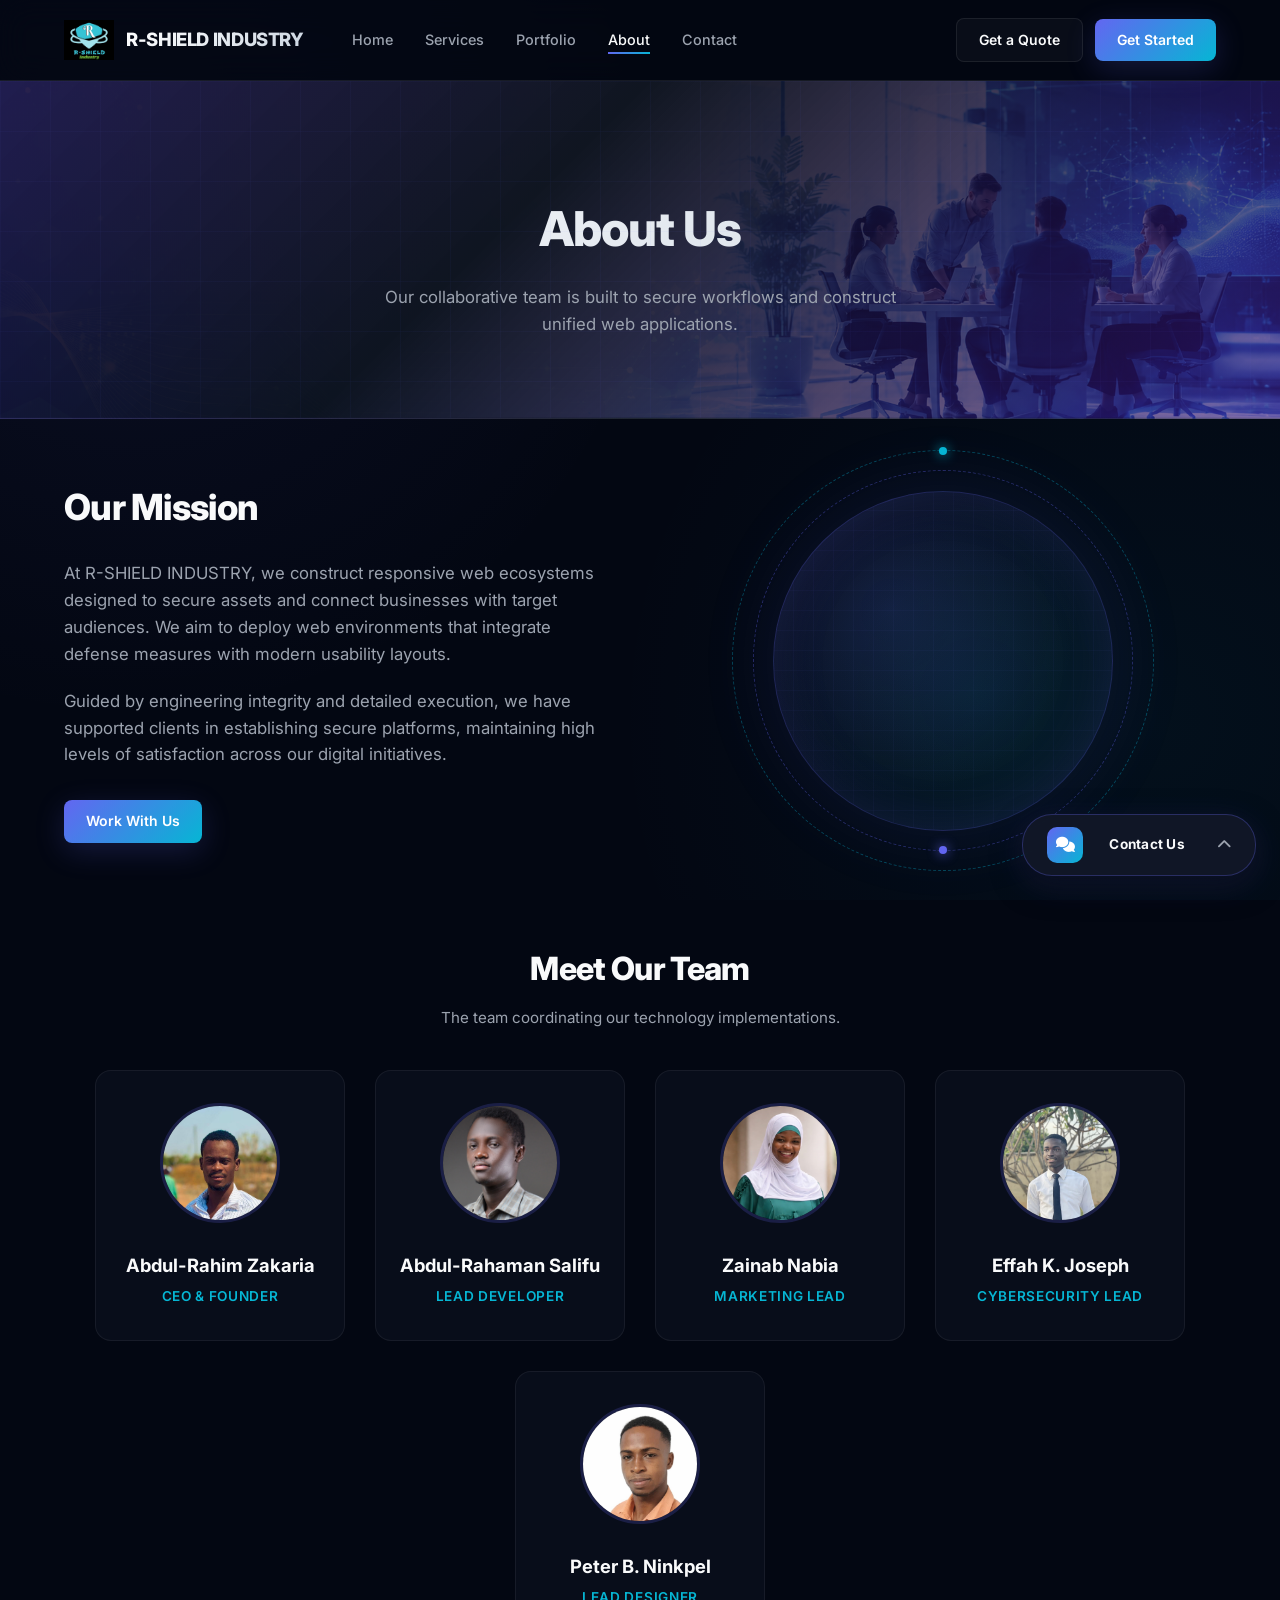
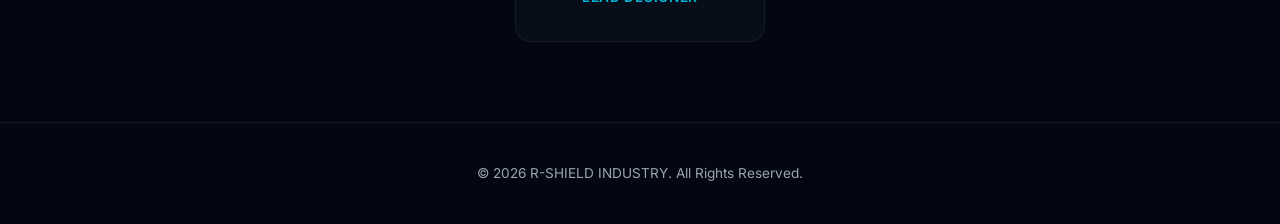
==== commit 99717080: "Final Changes and Photo Uploads" ====
--- a/about.html
+++ b/about.html
@@ -6,6 +6,19 @@
     <title>About Us | R-SHIELD INDUSTRY</title>
     <link rel="stylesheet" href="styles.css">
     <link rel="stylesheet" href="https://cdnjs.cloudflare.com/ajax/libs/font-awesome/6.4.0/css/all.min.css">
+    <style>
+        .team-grid {
+            display: flex;
+            flex-wrap: wrap;
+            justify-content: center;
+            gap: 30px;
+            margin-top: 40px;
+        }
+        .team-card {
+            flex: 0 1 250px; 
+            box-sizing: border-box;
+        }
+    </style>
 </head>
 <body>
     <header>
@@ -48,7 +61,7 @@
         <div class="about-grid">
             <div class="about-text">
                 <h2>Our Mission</h2>
-                <p>At R-SHIELD INDUSTRY, we construct responsive web ecosystems designed to secure assets and connect businesses with target metrics. We aim to deploy web environments that integrate defense measures with modern usability layouts.</p>
+                <p>At R-SHIELD INDUSTRY, we construct responsive web ecosystems designed to secure assets and connect businesses with target audiences. We aim to deploy web environments that integrate defense measures with modern usability layouts.</p>
                 <p>Guided by engineering integrity and detailed execution, we have supported clients in establishing secure platforms, maintaining high levels of satisfaction across our digital initiatives.</p>
                 <div style="margin-top: 32px;">
                     <a href="contact.html" class="btn btn-primary">Work With Us</a>
@@ -74,27 +87,35 @@
             
             <div class="team-grid">
                 <div class="team-card">
-                    <img src="assets/images/profile.webp" alt="Founder">
-                    <h3>John Doe</h3>
+                    <img src="assets/images/founder.jpg" alt="Founder">
+                    <h3>Abdul-Rahim Zakaria</h3>
                     <p>CEO & Founder</p>
                 </div>
                 <div class="team-card">
-                    <img src="assets/images/profile.webp" alt="Member">
-                    <h3>John Doe</h3>
+                    <img src="assets/images/leadDev.JPG" alt="leadDev">
+                    <h3>Abdul-Rahaman Salifu</h3>
                     <p>Lead Developer</p>
                 </div>
                 <div class="team-card">
-                    <img src="assets/images/profile.webp" alt="Member">
-                    <h3>John Doe</h3>
-                    <p>Head of Cybersecurity</p>
+                    <img src="assets/images/marketingLead.jpg" alt="marketingLead">
+                    <h3>Zainab Nabia</h3>
+                    <p>Marketing Lead</p>
+                </div>
+                <div class="team-card">
+                    <img src="assets/images/cyberLead.jpg" alt="cyberLead">
+                    <h3>Effah K. Joseph</h3>
+                    <p>Cybersecurity Lead</p>
+                </div>
+                <div class="team-card">
+                    <img src="assets/images/designLead.jpg" alt="designLead">
+                    <h3>Peter B. Ninkpel</h3>
+                    <p>Lead Designer</p>
                 </div>
             </div>
         </div>
     </main>
 
-    <!-- Static Floating Contact Widget -->
     <div class="floating-contact-container" id="floatingContactContainer">
-        <!-- Floating Contact Form Wrapper -->
         <div class="contact-form-wrapper floating-form-wrapper" id="contactFormWrapper">
             <div class="contact-form-card">
                 <h3>Send a Message</h3>
@@ -113,7 +134,6 @@
             </div>
         </div>
 
-        <!-- Floating Message Bubble Trigger -->
         <div class="message-bubble floating-bubble" id="messageBubble" onclick="toggleContactForm()">
             <div class="bubble-avatar" style="width: 36px; height: 36px; min-width: 36px; font-size: 0.95rem; margin-right: 10px;">
                 <i class="fa-solid fa-comments"></i>
--- a/styles.css
+++ b/styles.css
@@ -6,9 +6,7 @@
   --border-color: rgba(255, 255, 255, 0.08);
   --text-main: #f9fafb;
   --text-muted: #9ca3af;
-  
-  /* Gradients & Accents */
-  --accent-color: #6366f1; /* Cyber Indigo */
+  --accent-color: #6366f1; 
   --accent-hover: #4f46e5;
   --accent-cyan: #06b6d4;
   --gradient-primary: linear-gradient(135deg, #6366f1 0%, #06b6d4 100%);
@@ -46,14 +44,12 @@
   list-style: none;
 }
 
-/* Container */
 .container {
   max-width: 1200px;
   margin: 0 auto;
   padding: 0 24px;
 }
 
-/* Header */
 header {
   border-bottom: 1px solid var(--border-color);
   background: rgba(3, 7, 18, 0.75);
@@ -92,7 +88,6 @@
   -webkit-text-fill-color: transparent;
 }
 
-/* Desktop Navigation Wrapper */
 .nav-menu-wrapper {
   display: flex;
   align-items: center;
@@ -139,7 +134,6 @@
   align-items: center;
 }
 
-/* Menu Toggle Button (Mobile) */
 .menu-toggle {
   display: none;
   background: none;
@@ -152,7 +146,6 @@
   transition: color 0.2s ease;
 }
 
-/* Buttons */
 .btn {
   padding: 10px 22px;
   border-radius: 8px;
@@ -190,7 +183,6 @@
   box-shadow: 0 12px 35px rgba(99, 102, 241, 0.35);
 }
 
-/* Hero Section */
 .hero {
   padding: 120px 0 80px;
   position: relative;
@@ -240,7 +232,6 @@
   perspective: 1000px;
 }
 
-/* Double Sci-Fi Orbital Rings Globe */
 .globe {
   width: 100%;
   height: 100%;
@@ -267,7 +258,6 @@
     repeating-linear-gradient(90deg, transparent, transparent 19px, rgba(99, 102, 241, 0.08) 20px);
 }
 
-/* Inner and Outer Sci-Fi Intersecting Ring Paths */
 .globe-ring-1 {
   position: absolute;
   inset: -12%;
@@ -310,7 +300,6 @@
   transform: translate(-50%, 50%);
 }
 
-/* 3D Rotational Animations to Cross Paths without Colliding */
 @keyframes orbitSpin1 {
   0% {
     transform: rotateX(65deg) rotateY(15deg) rotateZ(0deg);
@@ -334,7 +323,6 @@
   50% { transform: scale(1.03); opacity: 1; }
 }
 
-/* Services */
 .services {
   padding: 60px 0;
 }
@@ -388,7 +376,6 @@
   line-height: 1.5;
 }
 
-/* Layout for Bottom Half */
 .bottom-section {
   display: grid;
   grid-template-columns: 1.6fr 1fr;
@@ -396,7 +383,6 @@
   padding: 80px 0;
 }
 
-/* Portfolio Section */
 .section-header {
   margin-bottom: 32px;
 }
@@ -466,7 +452,6 @@
   margin: 0 auto;
 }
 
-/* Testimonials / Contact Panel */
 .contact-panel {
   background: var(--glass-bg);
   border: var(--glass-border);
@@ -476,7 +461,6 @@
   backdrop-filter: blur(12px);
 }
 
-/* Premium Message Bubble */
 .message-bubble {
   display: flex;
   align-items: center;
@@ -539,7 +523,6 @@
   transition: transform 0.25s ease;
 }
 
-/* Collapsible Form Animation */
 .contact-form-wrapper {
   max-height: 0;
   overflow: hidden;
@@ -603,17 +586,16 @@
   min-height: 90px;
 }
 
-/* Stats Section */
 .stats {
   border-top: 1px solid var(--border-color);
-  padding: 60px 0;
+  padding: 30px 0;
   margin-top: 40px;
 }
 
 .stats-grid {
   display: grid;
   grid-template-columns: repeat(4, 1fr);
-  gap: 30px;
+  gap: 15px;
   text-align: center;
 }
 
@@ -635,7 +617,6 @@
   font-weight: 600;
 }
 
-/* Page Headers */
 .page-header {
   text-align: center;
   padding: 110px 0 80px;
@@ -675,7 +656,6 @@
   font-size: 1.05rem;
 }
 
-/* Responsive Page Header Background Overrides */
 .page-header.header-services {
   background: linear-gradient(180deg, rgba(6, 182, 212, 0.05) 0%, rgba(3, 7, 18, 1) 100%);
 }
@@ -692,7 +672,6 @@
   background: linear-gradient(180deg, rgba(16, 185, 129, 0.04) 0%, rgba(3, 7, 18, 1) 100%);
 }
 
-/* About Grid & Team */
 .about-grid {
   display: grid;
   grid-template-columns: 1fr 1fr;
@@ -772,7 +751,6 @@
   letter-spacing: 0.05em;
 }
 
-/* Floating Widget Styles */
 .floating-contact-container {
   position: fixed;
   bottom: 24px;
@@ -852,7 +830,6 @@
   color: var(--text-main);
 }
 
-/* Testimonial Box layout adjustment */
 .testimonial-box {
   background: rgba(255, 255, 255, 0.02);
   border-left: 3px solid var(--accent-color);
@@ -937,8 +914,6 @@
   box-shadow: 0 0 8px rgba(0, 220, 170, 0.5);
 }
 
-
-/* Responsive Customizations & Overrides */
 @media (max-width: 900px) {
   .hero {
     padding: 80px 0 60px;
@@ -958,7 +933,7 @@
     justify-content: center;
   }
   .hero-graphic {
-    display: none; /* Hide background graphical node to prevent small screen structural overlap */
+    display: none;
   }
   .bottom-section {
     grid-template-columns: 1fr;
@@ -1029,7 +1004,6 @@
     width: 100%;
   }
 
-  /* Structural Padding adjustments on mobile viewports */
   .page-header {
     padding: 80px 0 60px;
     margin-bottom: 40px;
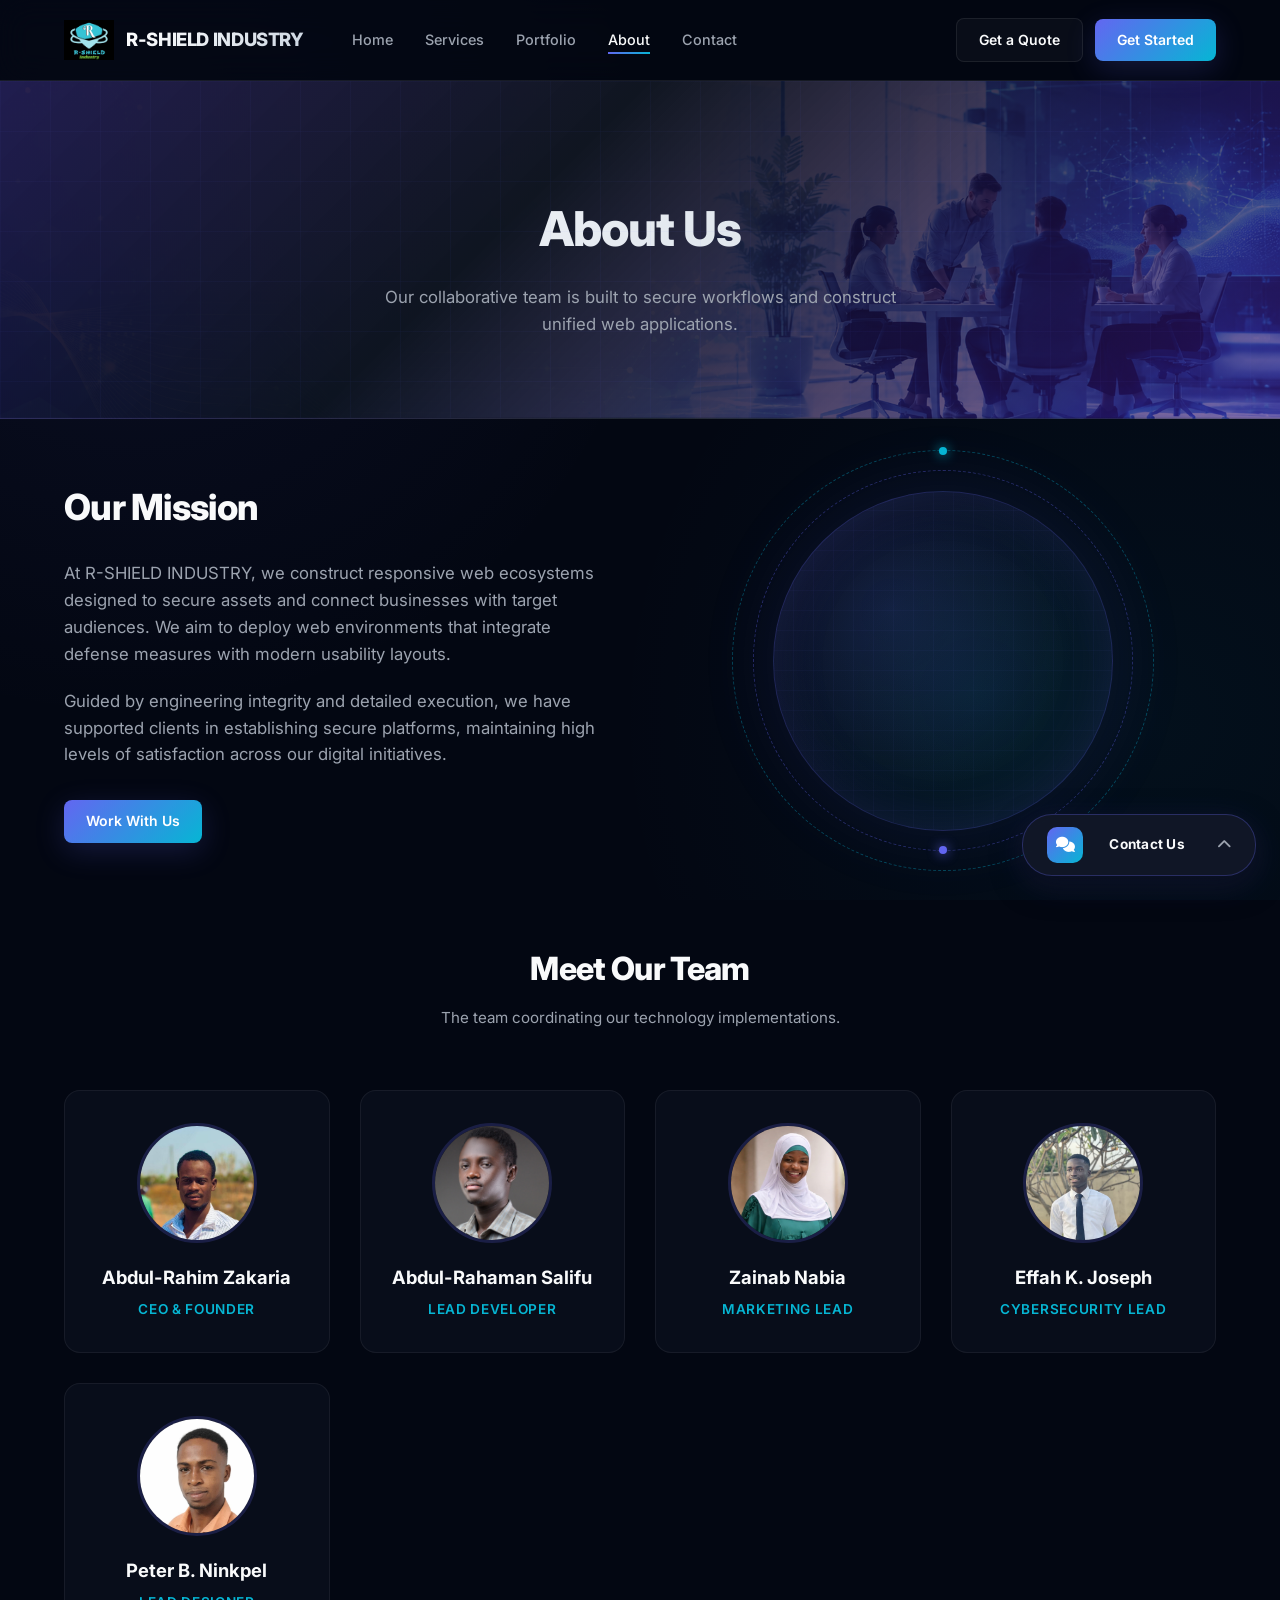
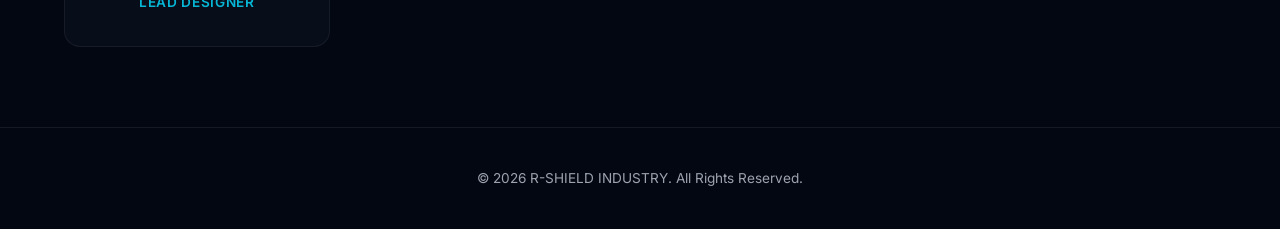
==== commit 4ee22de8: "Responsiveness improvement" ====
--- a/about.html
+++ b/about.html
@@ -6,19 +6,6 @@
     <title>About Us | R-SHIELD INDUSTRY</title>
     <link rel="stylesheet" href="styles.css">
     <link rel="stylesheet" href="https://cdnjs.cloudflare.com/ajax/libs/font-awesome/6.4.0/css/all.min.css">
-    <style>
-        .team-grid {
-            display: flex;
-            flex-wrap: wrap;
-            justify-content: center;
-            gap: 30px;
-            margin-top: 40px;
-        }
-        .team-card {
-            flex: 0 1 250px; 
-            box-sizing: border-box;
-        }
-    </style>
 </head>
 <body>
     <header>
--- a/styles.css
+++ b/styles.css
@@ -22,6 +22,11 @@
   font-family: 'Inter', sans-serif;
 }
 
+html {
+  background-color: var(--bg-color);
+  scroll-behavior: smooth;
+}
+
 body {
   background-color: var(--bg-color);
   color: var(--text-main);
@@ -54,9 +59,10 @@
   border-bottom: 1px solid var(--border-color);
   background: rgba(3, 7, 18, 0.75);
   backdrop-filter: blur(16px);
+  -webkit-backdrop-filter: blur(16px);
   position: sticky;
   top: 0;
-  z-index: 100;
+  z-index: 110;
 }
 
 .nav-container {
@@ -188,10 +194,13 @@
   position: relative;
   display: flex;
   align-items: center;
+  z-index: 1;
 }
 
 .hero-content {
   max-width: 620px;
+  position: relative;
+  z-index: 2;
 }
 
 .hero h1 {
@@ -228,7 +237,7 @@
   width: 440px;
   height: 440px;
   pointer-events: none;
-  z-index: -1;
+  z-index: 1;
   perspective: 1000px;
 }
 
@@ -301,21 +310,13 @@
 }
 
 @keyframes orbitSpin1 {
-  0% {
-    transform: rotateX(65deg) rotateY(15deg) rotateZ(0deg);
-  }
-  100% {
-    transform: rotateX(65deg) rotateY(15deg) rotateZ(360deg);
-  }
+  0% { transform: rotateX(65deg) rotateY(15deg) rotateZ(0deg); }
+  100% { transform: rotateX(65deg) rotateY(15deg) rotateZ(360deg); }
 }
 
 @keyframes orbitSpin2 {
-  0% {
-    transform: rotateX(-45deg) rotateY(-30deg) rotateZ(360deg);
-  }
-  100% {
-    transform: rotateX(-45deg) rotateY(-30deg) rotateZ(0deg);
-  }
+  0% { transform: rotateX(-45deg) rotateY(-30deg) rotateZ(360deg); }
+  100% { transform: rotateX(-45deg) rotateY(-30deg) rotateZ(0deg); }
 }
 
 @keyframes globePulse {
@@ -329,8 +330,9 @@
 
 .services-grid {
   display: grid;
-  grid-template-columns: repeat(auto-fit, minmax(260px, 1fr));
+  grid-template-columns: repeat(auto-fit, minmax(280px, 1fr));
   gap: 24px;
+  justify-content: center;
 }
 
 .service-card {
@@ -340,6 +342,14 @@
   border-radius: 16px;
   transition: all 0.3s cubic-bezier(0.4, 0, 0.2, 1);
   backdrop-filter: blur(12px);
+  -webkit-backdrop-filter: blur(12px);
+  display: flex;
+  flex-direction: column;
+  align-items: center;
+  text-align: center;
+  width: 100%;
+  max-width: 380px;
+  margin: 0 auto;
 }
 
 .service-card:hover {
@@ -406,9 +416,10 @@
 
 .portfolio-grid {
   display: grid;
-  grid-template-columns: repeat(auto-fit, minmax(240px, 1fr));
+  grid-template-columns: repeat(auto-fit, minmax(280px, 1fr));
   gap: 24px;
   margin-bottom: 32px;
+  justify-content: center;
 }
 
 .portfolio-card {
@@ -417,6 +428,11 @@
   border-radius: 16px;
   overflow: hidden;
   transition: all 0.3s cubic-bezier(0.4, 0, 0.2, 1);
+  display: flex;
+  flex-direction: column;
+  width: 100%;
+  max-width: 380px;
+  margin: 0 auto;
 }
 
 .portfolio-card:hover {
@@ -427,7 +443,7 @@
 
 .portfolio-img {
   width: 100%;
-  height: 160px;
+  height: 180px;
   background-color: rgba(15, 23, 42, 0.8);
   object-fit: cover;
   transition: transform 0.5s ease;
@@ -459,6 +475,7 @@
   padding: 32px;
   height: max-content;
   backdrop-filter: blur(12px);
+  -webkit-backdrop-filter: blur(12px);
 }
 
 .message-bubble {
@@ -553,7 +570,6 @@
   width: 20px;
 }
 
-/* Input Fields */
 .form-group {
   margin-bottom: 16px;
 }
@@ -568,6 +584,7 @@
   font-size: 0.875rem;
   outline: none;
   transition: all 0.2s ease;
+  -webkit-appearance: none;
 }
 
 .form-control:focus {
@@ -657,19 +674,35 @@
 }
 
 .page-header.header-services {
-  background: linear-gradient(180deg, rgba(6, 182, 212, 0.05) 0%, rgba(3, 7, 18, 1) 100%);
+  background:
+    linear-gradient(135deg, rgba(0, 40, 100, 0.9) 0%, rgba(5, 10, 21, 0.95) 40%, rgba(0, 80, 160, 0.7) 100%),
+    url('assets/images/service.png');
+  background-size: cover;
+  background-position: center;
 }
 
 .page-header.header-portfolio {
-  background: linear-gradient(180deg, rgba(99, 102, 241, 0.06) 0%, rgba(3, 7, 18, 1) 100%);
+  background:
+    linear-gradient(135deg, rgba(10, 20, 60, 0.9) 0%, rgba(5, 10, 21, 0.95) 40%, rgba(30, 60, 150, 0.7) 100%),
+    url('assets/images/portfolio.png');
+  background-size: cover;
+  background-position: center;
 }
 
 .page-header.header-about {
-  background: linear-gradient(180deg, rgba(139, 92, 246, 0.05) 0%, rgba(3, 7, 18, 1) 100%);
+  background:
+    linear-gradient(135deg, rgba(20, 10, 60, 0.9) 0%, rgba(5, 10, 21, 0.95) 40%, rgba(60, 20, 120, 0.6) 100%),
+    url('assets/images/about.png');
+  background-size: cover;
+  background-position: center;
 }
 
 .page-header.header-contact {
-  background: linear-gradient(180deg, rgba(16, 185, 129, 0.04) 0%, rgba(3, 7, 18, 1) 100%);
+  background:
+    linear-gradient(135deg, rgba(0, 40, 50, 0.9) 0%, rgba(5, 10, 21, 0.95) 40%, rgba(0, 100, 80, 0.6) 100%),
+    url('assets/images/contact.png');
+  background-size: cover;
+  background-position: center;
 }
 
 .about-grid {
@@ -709,9 +742,10 @@
 
 .team-grid {
   display: grid;
-  grid-template-columns: repeat(auto-fit, minmax(260px, 1fr));
+  grid-template-columns: repeat(auto-fit, minmax(240px, 1fr));
   gap: 30px;
   margin-top: 60px;
+  justify-content: center;
 }
 
 .team-card {
@@ -721,6 +755,12 @@
   padding: 32px 24px;
   text-align: center;
   transition: transform 0.3s ease, border-color 0.3s ease;
+  display: flex;
+  flex-direction: column;
+  align-items: center;
+  width: 100%;
+  max-width: 280px;
+  margin: 0 auto;
 }
 
 .team-card:hover {
@@ -769,6 +809,7 @@
   box-shadow: 0 10px 30px rgba(0, 0, 0, 0.5), var(--neon-glow);
   background: rgba(17, 24, 39, 0.95) !important;
   backdrop-filter: blur(12px);
+  -webkit-backdrop-filter: blur(12px);
   border-radius: 30px !important;
   padding: 12px 24px !important;
   border: 1px solid rgba(99, 102, 241, 0.3) !important;
@@ -804,6 +845,7 @@
   border-radius: 16px;
   box-shadow: 0 15px 40px rgba(0, 0, 0, 0.6);
   backdrop-filter: blur(16px);
+  -webkit-backdrop-filter: blur(16px);
   overflow: hidden;
   transition: max-height 0.4s cubic-bezier(0.4, 0, 0.2, 1), opacity 0.3s ease, transform 0.3s ease;
   transform: translateY(10px);
@@ -853,67 +895,6 @@
   font-style: normal;
 }
 
-/* Page-specific header themes */
-.page-header.header-services {
-  background:
-    linear-gradient(135deg, rgba(0, 40, 100, 0.9) 0%, rgba(5, 10, 21, 0.95) 40%, rgba(0, 80, 160, 0.7) 100%),
-    url('assets/images/service.png');
-  background-size: cover;
-  background-position: center;
-}
-.page-header.header-services::after {
-  background: radial-gradient(circle, rgba(0, 180, 255, 0.12) 0%, transparent 70%);
-}
-.page-header.header-services .header-particles span {
-  background: rgba(0, 200, 255, 0.5);
-  box-shadow: 0 0 8px rgba(0, 200, 255, 0.5);
-}
-
-.page-header.header-portfolio {
-  background:
-    linear-gradient(135deg, rgba(10, 20, 60, 0.9) 0%, rgba(5, 10, 21, 0.95) 40%, rgba(30, 60, 150, 0.7) 100%),
-    url('assets/images/portfolio.png');
-  background-size: cover;
-  background-position: center;
-}
-.page-header.header-portfolio::after {
-  background: radial-gradient(circle, rgba(60, 100, 255, 0.12) 0%, transparent 70%);
-}
-.page-header.header-portfolio .header-particles span {
-  background: rgba(80, 120, 255, 0.5);
-  box-shadow: 0 0 8px rgba(80, 120, 255, 0.5);
-}
-
-.page-header.header-about {
-  background:
-    linear-gradient(135deg, rgba(20, 10, 60, 0.9) 0%, rgba(5, 10, 21, 0.95) 40%, rgba(60, 20, 120, 0.6) 100%),
-    url('assets/images/about.png');
-  background-size: cover;
-  background-position: center;
-}
-.page-header.header-about::after {
-  background: radial-gradient(circle, rgba(120, 60, 255, 0.1) 0%, transparent 70%);
-}
-.page-header.header-about .header-particles span {
-  background: rgba(140, 80, 255, 0.5);
-  box-shadow: 0 0 8px rgba(140, 80, 255, 0.5);
-}
-
-.page-header.header-contact {
-  background:
-    linear-gradient(135deg, rgba(0, 40, 50, 0.9) 0%, rgba(5, 10, 21, 0.95) 40%, rgba(0, 100, 80, 0.6) 100%),
-    url('assets/images/contact.png');
-  background-size: cover;
-  background-position: center;
-}
-.page-header.header-contact::after {
-  background: radial-gradient(circle, rgba(0, 200, 150, 0.1) 0%, transparent 70%);
-}
-.page-header.header-contact .header-particles span {
-  background: rgba(0, 220, 170, 0.5);
-  box-shadow: 0 0 8px rgba(0, 220, 170, 0.5);
-}
-
 @media (max-width: 900px) {
   .hero {
     padding: 80px 0 60px;
@@ -950,21 +931,22 @@
 }
 
 @media (max-width: 768px) {
-  /* Toggle Hamburger Display and Setup */
   .menu-toggle {
     display: block;
   }
 
   .nav-menu-wrapper {
     position: fixed;
-    top: 0;
+    top: 80px;
     right: -100%;
     width: 290px;
-    height: 100vh;
+    height: calc(100vh - 80px);
+    height: calc(100dvh - 80px);
     background: rgba(3, 7, 18, 0.98);
     backdrop-filter: blur(20px);
+    -webkit-backdrop-filter: blur(20px);
     border-left: 1px solid var(--border-color);
-    padding: 100px 32px 40px;
+    padding: 40px 32px;
     display: flex;
     flex-direction: column;
     justify-content: flex-start;
@@ -972,6 +954,8 @@
     margin-left: 0;
     transition: right 0.4s cubic-bezier(0.4, 0, 0.2, 1);
     z-index: 105;
+    overflow-y: auto;
+    -webkit-overflow-scrolling: touch;
   }
 
   .nav-menu-wrapper.active {
@@ -989,8 +973,9 @@
   }
 
   .nav-links a {
-    font-size: 1rem;
+    font-size: 1.1rem;
     display: block;
+    padding: 8px 0;
   }
 
   .nav-actions {
@@ -1002,6 +987,11 @@
 
   .nav-actions .btn {
     width: 100%;
+    padding: 12px;
+  }
+
+  .form-control {
+    font-size: 16px;
   }
 
   .page-header {
